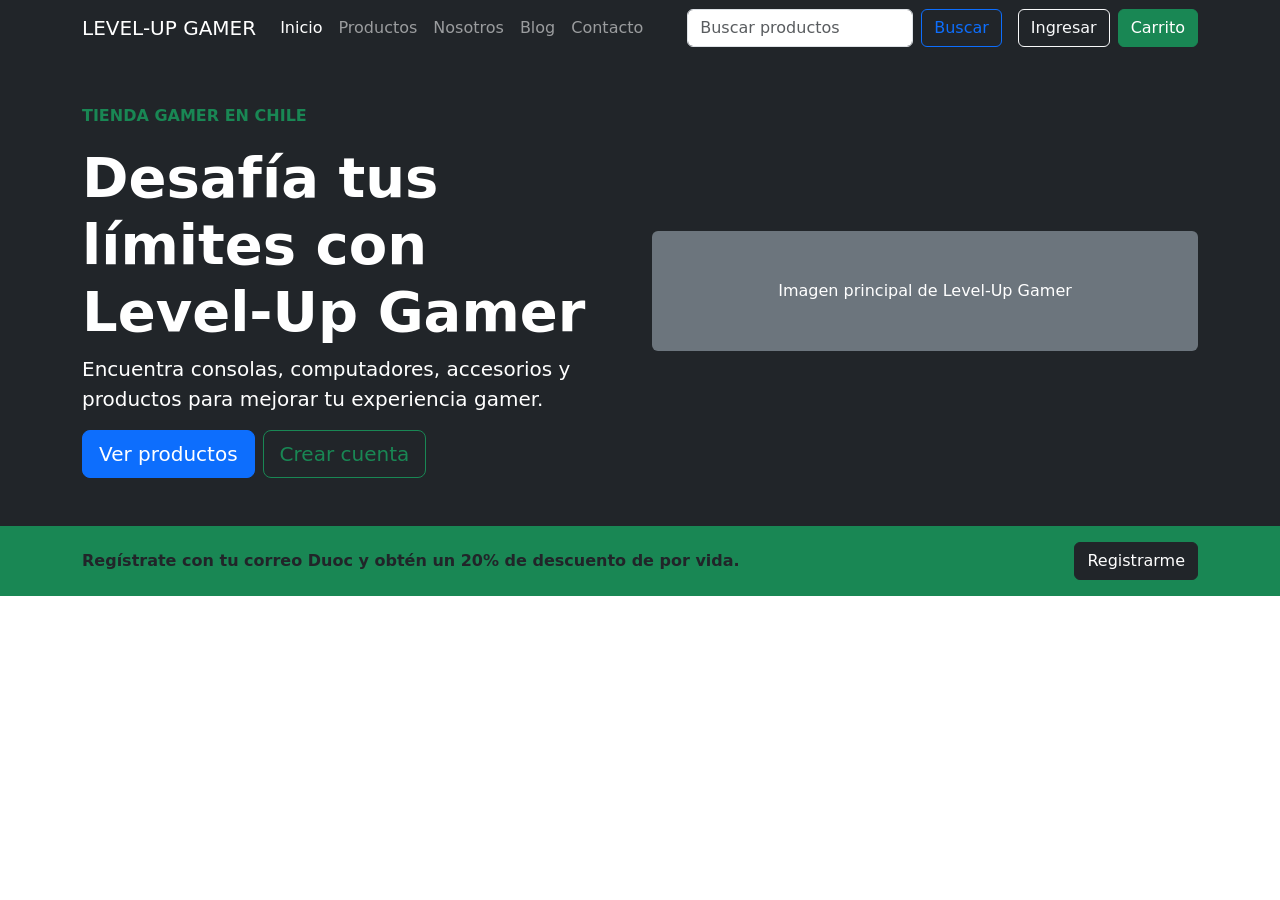
==== index.html @ af0e0082 "feat: agrega banner principal y promocion Duoc" ====
<!DOCTYPE html>
<html lang="es">

<head>
    <meta charset="UTF-8">
    <meta name="viewport" content="width=device-width, initial-scale=1.0">

    <title>Level-Up Gamer</title>

    <link href="https://cdn.jsdelivr.net/npm/bootstrap@5.3.3/dist/css/bootstrap.min.css" rel="stylesheet">
    <link rel="stylesheet" href="css/styles.css">
</head>

<body>

    <header>
        <nav class="navbar navbar-expand-lg navbar-dark bg-dark">
            <div class="container">

                <a class="navbar-brand" href="index.html">
                    LEVEL-UP GAMER
                </a>

                <button
                    class="navbar-toggler"
                    type="button"
                    data-bs-toggle="collapse"
                    data-bs-target="#menuPrincipal"
                    aria-controls="menuPrincipal"
                    aria-expanded="false"
                    aria-label="Mostrar menú">

                    <span class="navbar-toggler-icon"></span>
                </button>

                <div class="collapse navbar-collapse" id="menuPrincipal">

                    <ul class="navbar-nav me-auto mb-2 mb-lg-0">

                        <li class="nav-item">
                            <a class="nav-link active" href="index.html">
                                Inicio
                            </a>
                        </li>

                        <li class="nav-item">
                            <a class="nav-link" href="productos.html">
                                Productos
                            </a>
                        </li>

                        <li class="nav-item">
                            <a class="nav-link" href="nosotros.html">
                                Nosotros
                            </a>
                        </li>

                        <li class="nav-item">
                            <a class="nav-link" href="blog.html">
                                Blog
                            </a>
                        </li>

                        <li class="nav-item">
                            <a class="nav-link" href="contacto.html">
                                Contacto
                            </a>
                        </li>

                    </ul>

                    <div class="d-flex me-lg-3">

                        <input
                            class="form-control me-2"
                            type="search"
                            placeholder="Buscar productos"
                            aria-label="Buscar productos">

                        <button class="btn btn-outline-primary" type="button">
                            Buscar
                        </button>

                    </div>

                    <div class="d-flex gap-2 mt-2 mt-lg-0">

                        <a class="btn btn-outline-light" href="inicio-sesion.html">
                            Ingresar
                        </a>

                        <a class="btn btn-success" href="carrito.html">
                            Carrito
                        </a>

                    </div>

                </div>

            </div>
        </nav>
    </header>

    <main>

        <section class="banner-principal bg-dark text-white py-5">
            <div class="container">

                <div class="row align-items-center">

                    <div class="col-lg-6 mb-4 mb-lg-0">

                        <p class="text-success fw-bold">
                            TIENDA GAMER EN CHILE
                        </p>

                        <h1 class="display-4 fw-bold">
                            Desafía tus límites con Level-Up Gamer
                        </h1>

                        <p class="lead">
                            Encuentra consolas, computadores, accesorios y productos para mejorar tu experiencia gamer.
                        </p>

                        <div class="d-flex flex-wrap gap-2">

                            <a class="btn btn-primary btn-lg" href="productos.html">
                                Ver productos
                            </a>

                            <a class="btn btn-outline-success btn-lg" href="registro.html">
                                Crear cuenta
                            </a>

                        </div>

                    </div>

                    <div class="col-lg-6">

                        <div class="bg-secondary rounded p-5 text-center">
                            <p class="mb-0">
                                Imagen principal de Level-Up Gamer
                            </p>
                        </div>

                    </div>

                </div>

            </div>
        </section>

        <section class="aviso-duoc bg-success text-dark py-3">
            <div class="container">

                <div class="d-flex flex-column flex-md-row justify-content-between align-items-center gap-3">

                    <p class="mb-0 fw-bold">
                        Regístrate con tu correo Duoc y obtén un 20% de descuento de por vida.
                    </p>

                    <a class="btn btn-dark" href="registro.html">
                        Registrarme
                    </a>

                </div>

            </div>
        </section>

    </main>

    <footer>
    </footer>

    <script src="https://cdn.jsdelivr.net/npm/bootstrap@5.3.3/dist/js/bootstrap.bundle.min.js"></script>

</body>

</html>
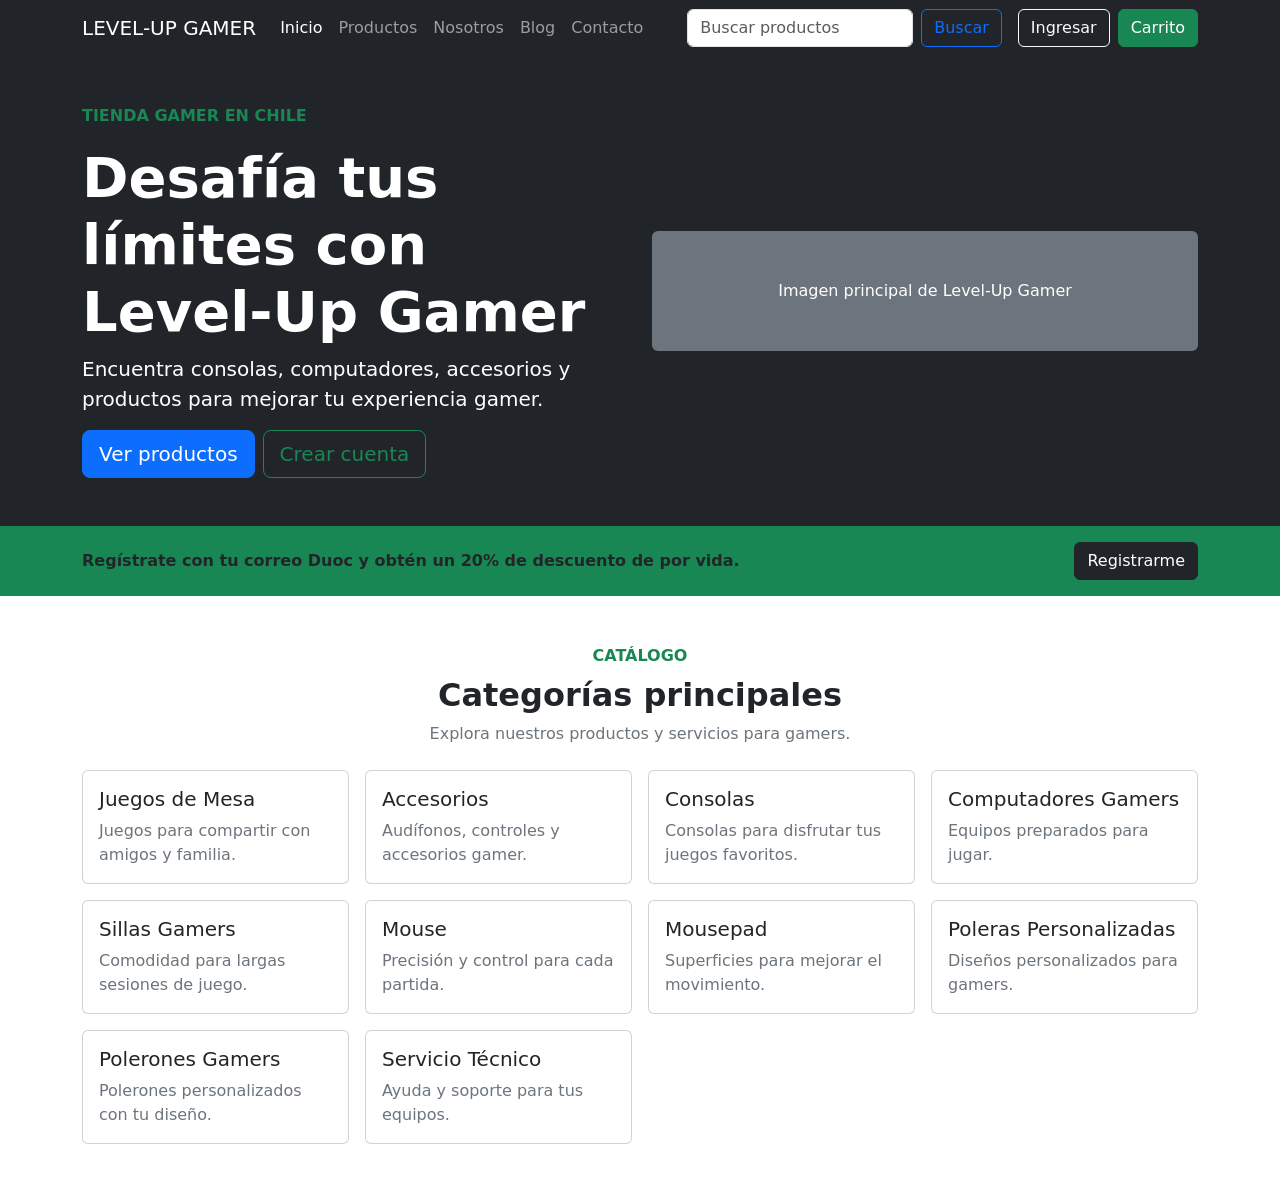
==== commit dfea8577: "feat: agrega categorias de productos" ====
--- a/index.html
+++ b/index.html
@@ -168,7 +168,231 @@
 
             </div>
         </section>
-
+        <section class="seccion-categorias py-5">
+            <div class="container">
+
+                <div class="text-center mb-4">
+
+                    <p class="text-success fw-bold mb-2">
+                        CATÁLOGO
+                    </p>
+
+                    <h2 class="fw-bold">
+                        Categorías principales
+                    </h2>
+
+                    <p class="text-secondary">
+                        Explora nuestros productos y servicios para gamers.
+                    </p>
+
+                </div>
+
+                <div class="row g-3">
+
+                    <div class="col-6 col-md-4 col-lg-3">
+                        <a class="text-decoration-none" href="productos.html">
+
+                            <article class="card tarjeta-categoria h-100">
+                                <div class="card-body">
+
+                                    <h3 class="card-title h5">
+                                        Juegos de Mesa
+                                    </h3>
+
+                                    <p class="card-text text-secondary">
+                                        Juegos para compartir con amigos y familia.
+                                    </p>
+
+                                </div>
+                            </article>
+
+                        </a>
+                    </div>
+
+                    <div class="col-6 col-md-4 col-lg-3">
+                        <a class="text-decoration-none" href="productos.html">
+
+                            <article class="card tarjeta-categoria h-100">
+                                <div class="card-body">
+
+                                    <h3 class="card-title h5">
+                                        Accesorios
+                                    </h3>
+
+                                    <p class="card-text text-secondary">
+                                        Audífonos, controles y accesorios gamer.
+                                    </p>
+
+                                </div>
+                            </article>
+
+                        </a>
+                    </div>
+
+                    <div class="col-6 col-md-4 col-lg-3">
+                        <a class="text-decoration-none" href="productos.html">
+
+                            <article class="card tarjeta-categoria h-100">
+                                <div class="card-body">
+
+                                    <h3 class="card-title h5">
+                                        Consolas
+                                    </h3>
+
+                                    <p class="card-text text-secondary">
+                                        Consolas para disfrutar tus juegos favoritos.
+                                    </p>
+
+                                </div>
+                            </article>
+
+                        </a>
+                    </div>
+
+                    <div class="col-6 col-md-4 col-lg-3">
+                        <a class="text-decoration-none" href="productos.html">
+
+                            <article class="card tarjeta-categoria h-100">
+                                <div class="card-body">
+
+                                    <h3 class="card-title h5">
+                                        Computadores Gamers
+                                    </h3>
+
+                                    <p class="card-text text-secondary">
+                                        Equipos preparados para jugar.
+                                    </p>
+
+                                </div>
+                            </article>
+
+                        </a>
+                    </div>
+
+                    <div class="col-6 col-md-4 col-lg-3">
+                        <a class="text-decoration-none" href="productos.html">
+
+                            <article class="card tarjeta-categoria h-100">
+                                <div class="card-body">
+
+                                    <h3 class="card-title h5">
+                                        Sillas Gamers
+                                    </h3>
+
+                                    <p class="card-text text-secondary">
+                                        Comodidad para largas sesiones de juego.
+                                    </p>
+
+                                </div>
+                            </article>
+
+                        </a>
+                    </div>
+
+                    <div class="col-6 col-md-4 col-lg-3">
+                        <a class="text-decoration-none" href="productos.html">
+
+                            <article class="card tarjeta-categoria h-100">
+                                <div class="card-body">
+
+                                    <h3 class="card-title h5">
+                                        Mouse
+                                    </h3>
+
+                                    <p class="card-text text-secondary">
+                                        Precisión y control para cada partida.
+                                    </p>
+
+                                </div>
+                            </article>
+
+                        </a>
+                    </div>
+
+                    <div class="col-6 col-md-4 col-lg-3">
+                        <a class="text-decoration-none" href="productos.html">
+
+                            <article class="card tarjeta-categoria h-100">
+                                <div class="card-body">
+
+                                    <h3 class="card-title h5">
+                                        Mousepad
+                                    </h3>
+
+                                    <p class="card-text text-secondary">
+                                        Superficies para mejorar el movimiento.
+                                    </p>
+
+                                </div>
+                            </article>
+
+                        </a>
+                    </div>
+
+                    <div class="col-6 col-md-4 col-lg-3">
+                        <a class="text-decoration-none" href="productos.html">
+
+                            <article class="card tarjeta-categoria h-100">
+                                <div class="card-body">
+
+                                    <h3 class="card-title h5">
+                                        Poleras Personalizadas
+                                    </h3>
+
+                                    <p class="card-text text-secondary">
+                                        Diseños personalizados para gamers.
+                                    </p>
+
+                                </div>
+                            </article>
+
+                        </a>
+                    </div>
+
+                    <div class="col-6 col-md-4 col-lg-3">
+                        <a class="text-decoration-none" href="productos.html">
+
+                            <article class="card tarjeta-categoria h-100">
+                                <div class="card-body">
+
+                                    <h3 class="card-title h5">
+                                        Polerones Gamers
+                                    </h3>
+
+                                    <p class="card-text text-secondary">
+                                        Polerones personalizados con tu diseño.
+                                    </p>
+
+                                </div>
+                            </article>
+
+                        </a>
+                    </div>
+
+                    <div class="col-6 col-md-4 col-lg-3">
+                        <a class="text-decoration-none" href="productos.html">
+
+                            <article class="card tarjeta-categoria h-100">
+                                <div class="card-body">
+
+                                    <h3 class="card-title h5">
+                                        Servicio Técnico
+                                    </h3>
+
+                                    <p class="card-text text-secondary">
+                                        Ayuda y soporte para tus equipos.
+                                    </p>
+
+                                </div>
+                            </article>
+
+                        </a>
+                    </div>
+
+                </div>
+
+            </div>
+        </section>
     </main>
 
     <footer>
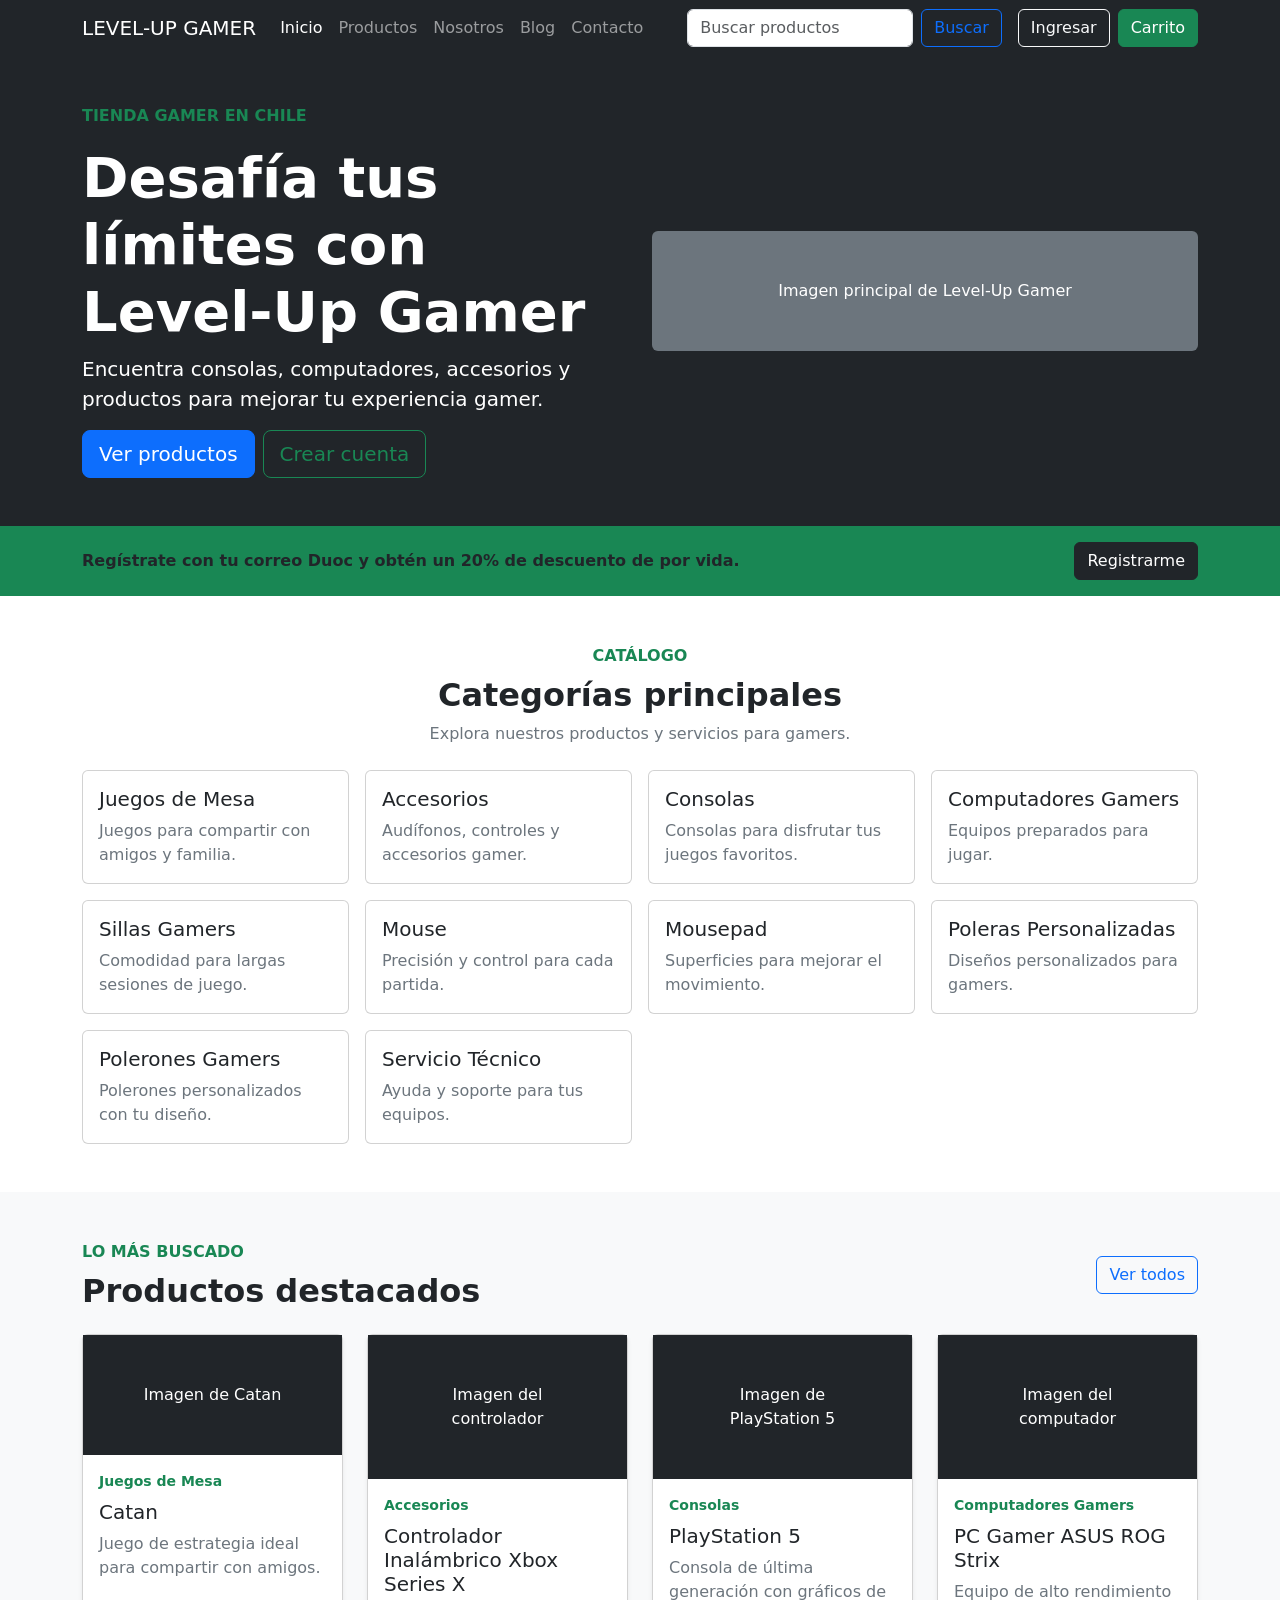
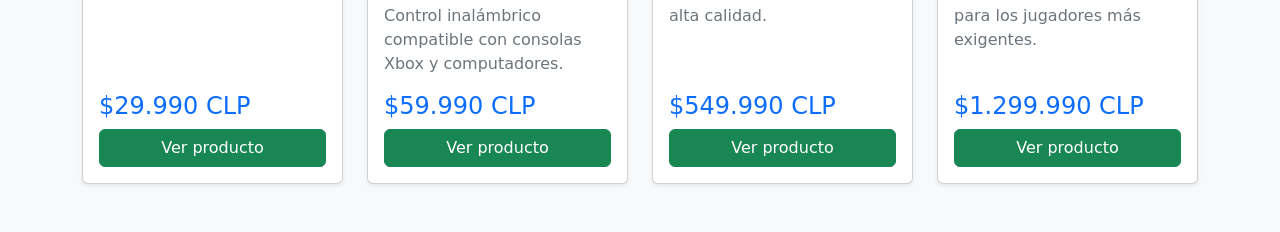
==== commit a66f04dc: "feat: agrega productos destacados" ====
--- a/index.html
+++ b/index.html
@@ -393,6 +393,171 @@
 
             </div>
         </section>
+        <section class="productos-destacados bg-light py-5">
+            <div class="container">
+
+                <div class="d-flex justify-content-between align-items-center mb-4">
+
+                    <div>
+
+                        <p class="text-success fw-bold mb-2">
+                            LO MÁS BUSCADO
+                        </p>
+
+                        <h2 class="fw-bold mb-0">
+                            Productos destacados
+                        </h2>
+
+                    </div>
+
+                    <a class="btn btn-outline-primary" href="productos.html">
+                        Ver todos
+                    </a>
+
+                </div>
+
+                <div class="row g-4">
+
+                    <div class="col-12 col-sm-6 col-lg-3">
+                        <article class="card h-100 shadow-sm">
+
+                            <div class="imagen-producto p-5 bg-dark text-white text-center">
+                                Imagen de Catan
+                            </div>
+
+                            <div class="card-body d-flex flex-column">
+
+                                <p class="text-success fw-bold small mb-2">
+                                    Juegos de Mesa
+                                </p>
+
+                                <h3 class="card-title h5">
+                                    Catan
+                                </h3>
+
+                                <p class="card-text text-secondary">
+                                    Juego de estrategia ideal para compartir con amigos.
+                                </p>
+
+                                <p class="h4 text-primary mt-auto">
+                                    $29.990 CLP
+                                </p>
+
+                                <a class="btn btn-success w-100" href="detalle-producto.html">
+                                    Ver producto
+                                </a>
+
+                            </div>
+
+                        </article>
+                    </div>
+
+                    <div class="col-12 col-sm-6 col-lg-3">
+                        <article class="card h-100 shadow-sm">
+
+                            <div class="imagen-producto p-5 bg-dark text-white text-center">
+                                Imagen del controlador
+                            </div>
+
+                            <div class="card-body d-flex flex-column">
+
+                                <p class="text-success fw-bold small mb-2">
+                                    Accesorios
+                                </p>
+
+                                <h3 class="card-title h5">
+                                    Controlador Inalámbrico Xbox Series X
+                                </h3>
+
+                                <p class="card-text text-secondary">
+                                    Control inalámbrico compatible con consolas Xbox y computadores.
+                                </p>
+
+                                <p class="h4 text-primary mt-auto">
+                                    $59.990 CLP
+                                </p>
+
+                                <a class="btn btn-success w-100" href="detalle-producto.html">
+                                    Ver producto
+                                </a>
+
+                            </div>
+
+                        </article>
+                    </div>
+
+                    <div class="col-12 col-sm-6 col-lg-3">
+                        <article class="card h-100 shadow-sm">
+
+                            <div class="imagen-producto p-5 bg-dark text-white text-center">
+                                Imagen de PlayStation 5
+                            </div>
+
+                            <div class="card-body d-flex flex-column">
+
+                                <p class="text-success fw-bold small mb-2">
+                                    Consolas
+                                </p>
+
+                                <h3 class="card-title h5">
+                                    PlayStation 5
+                                </h3>
+
+                                <p class="card-text text-secondary">
+                                    Consola de última generación con gráficos de alta calidad.
+                                </p>
+
+                                <p class="h4 text-primary mt-auto">
+                                    $549.990 CLP
+                                </p>
+
+                                <a class="btn btn-success w-100" href="detalle-producto.html">
+                                    Ver producto
+                                </a>
+
+                            </div>
+
+                        </article>
+                    </div>
+
+                    <div class="col-12 col-sm-6 col-lg-3">
+                        <article class="card h-100 shadow-sm">
+
+                            <div class="imagen-producto p-5 bg-dark text-white text-center">
+                                Imagen del computador
+                            </div>
+
+                            <div class="card-body d-flex flex-column">
+
+                                <p class="text-success fw-bold small mb-2">
+                                    Computadores Gamers
+                                </p>
+
+                                <h3 class="card-title h5">
+                                    PC Gamer ASUS ROG Strix
+                                </h3>
+
+                                <p class="card-text text-secondary">
+                                    Equipo de alto rendimiento para los jugadores más exigentes.
+                                </p>
+
+                                <p class="h4 text-primary mt-auto">
+                                    $1.299.990 CLP
+                                </p>
+
+                                <a class="btn btn-success w-100" href="detalle-producto.html">
+                                    Ver producto
+                                </a>
+
+                            </div>
+
+                        </article>
+                    </div>
+
+                </div>
+
+            </div>
+        </section>
     </main>
 
     <footer>
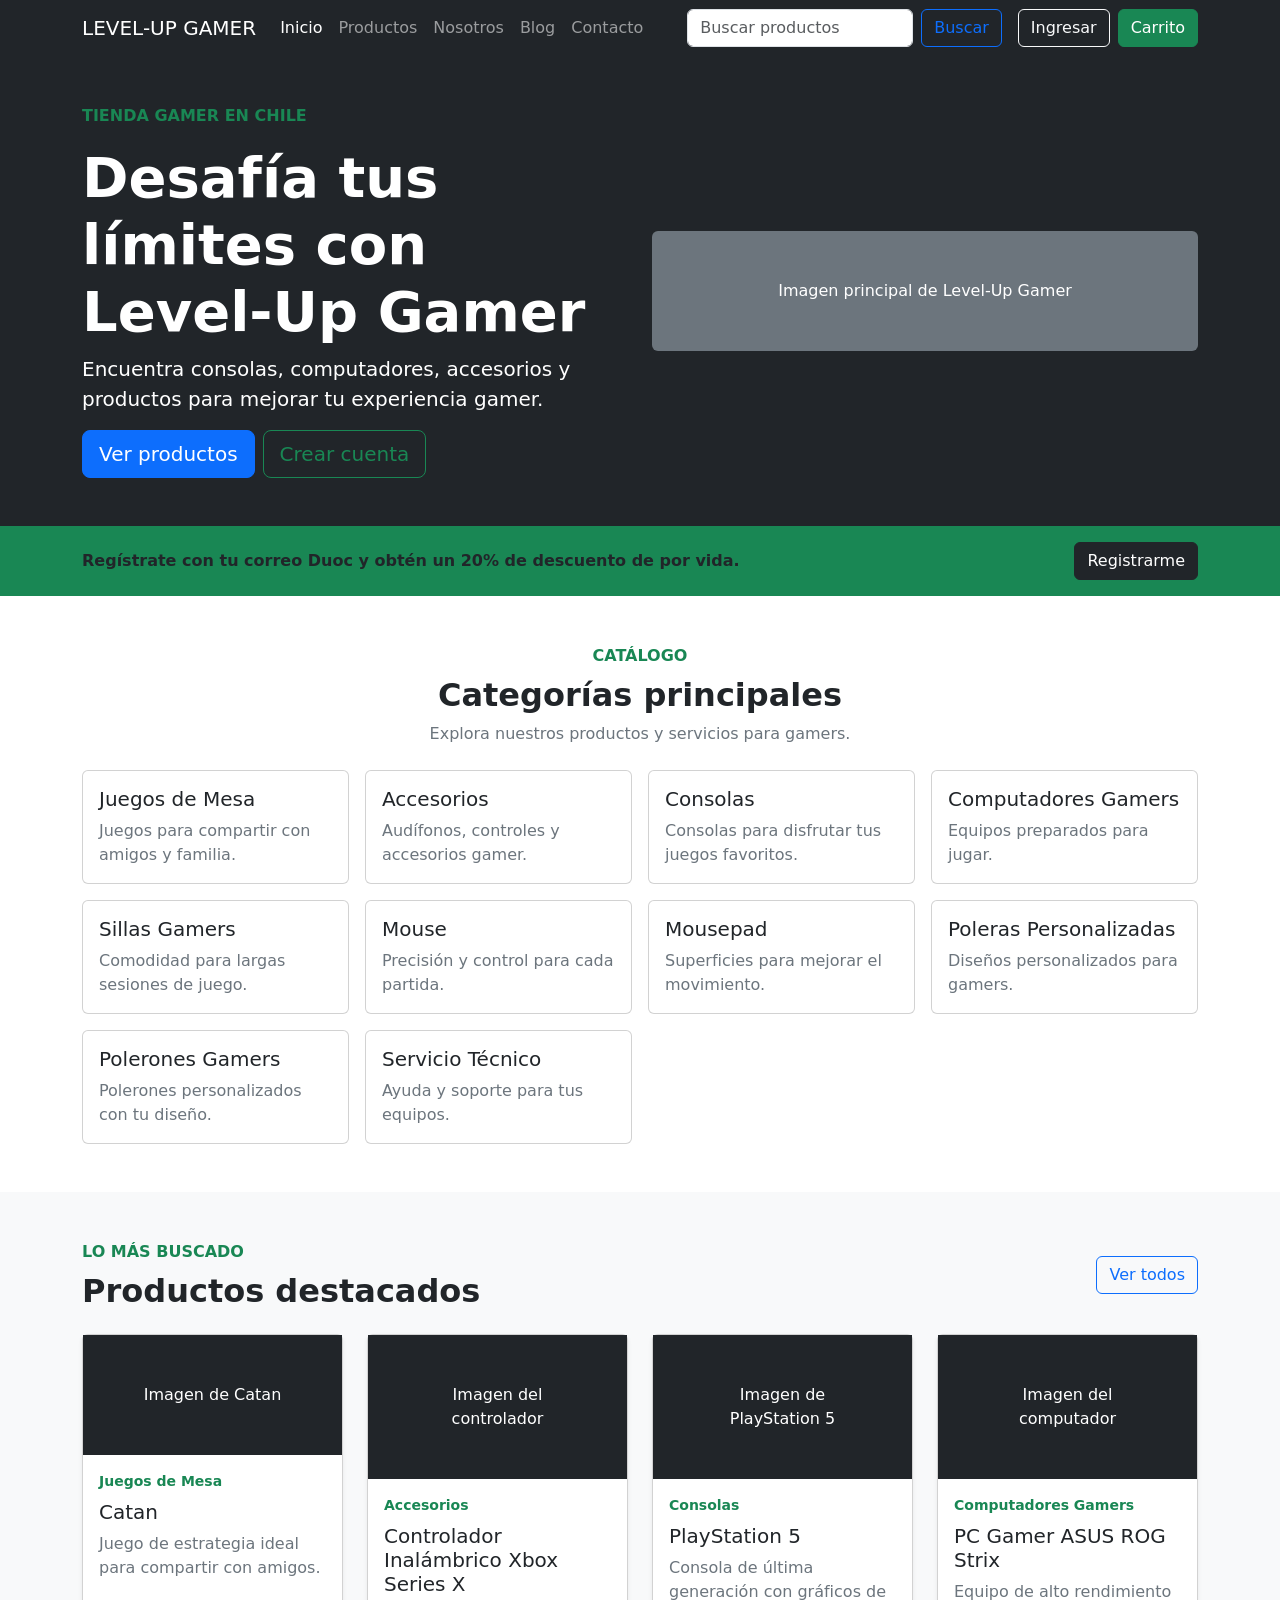
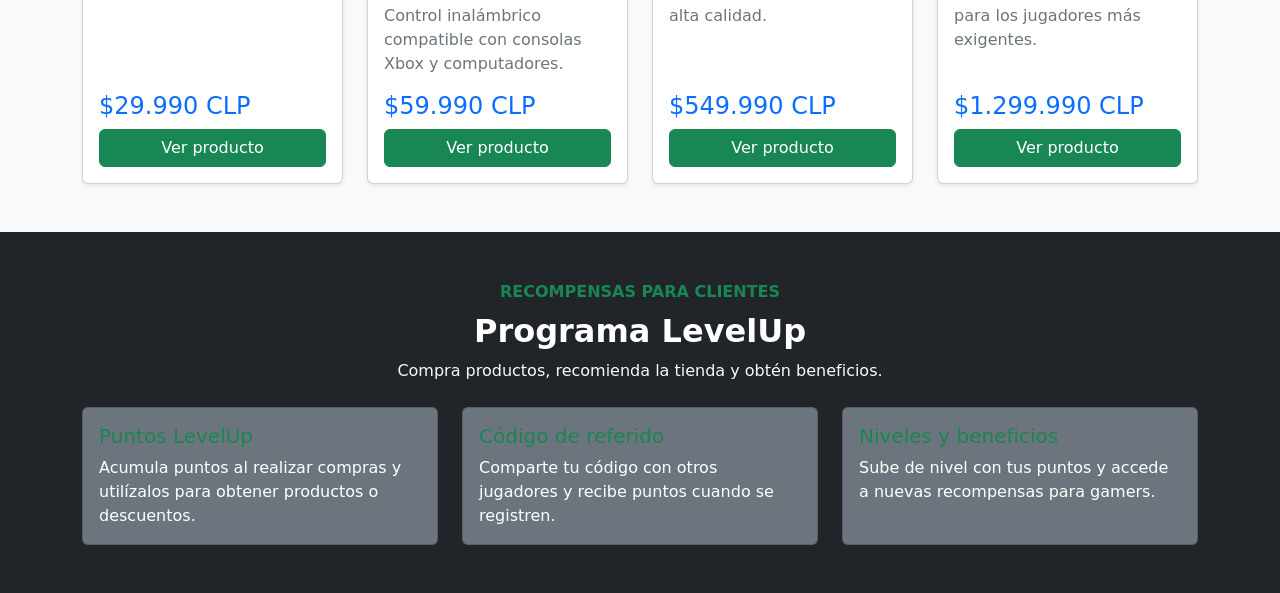
==== commit dbd19187: "feat: agrega programa de beneficios LevelUp" ====
--- a/index.html
+++ b/index.html
@@ -558,6 +558,85 @@
 
             </div>
         </section>
+        <section class="programa-levelup bg-dark text-white py-5">
+            <div class="container">
+
+                <div class="text-center mb-4">
+
+                    <p class="text-success fw-bold mb-2">
+                        RECOMPENSAS PARA CLIENTES
+                    </p>
+
+                    <h2 class="fw-bold">
+                        Programa LevelUp
+                    </h2>
+
+                    <p class="text-light">
+                        Compra productos, recomienda la tienda y obtén beneficios.
+                    </p>
+
+                </div>
+
+                <div class="row g-4">
+
+                    <div class="col-12 col-md-4">
+
+                        <article class="card bg-secondary text-white h-100">
+                            <div class="card-body">
+
+                                <h3 class="card-title h5 text-success">
+                                    Puntos LevelUp
+                                </h3>
+
+                                <p class="card-text">
+                                    Acumula puntos al realizar compras y utilízalos para obtener productos o descuentos.
+                                </p>
+
+                            </div>
+                        </article>
+
+                    </div>
+
+                    <div class="col-12 col-md-4">
+
+                        <article class="card bg-secondary text-white h-100">
+                            <div class="card-body">
+
+                                <h3 class="card-title h5 text-success">
+                                    Código de referido
+                                </h3>
+
+                                <p class="card-text">
+                                    Comparte tu código con otros jugadores y recibe puntos cuando se registren.
+                                </p>
+
+                            </div>
+                        </article>
+
+                    </div>
+
+                    <div class="col-12 col-md-4">
+
+                        <article class="card bg-secondary text-white h-100">
+                            <div class="card-body">
+
+                                <h3 class="card-title h5 text-success">
+                                    Niveles y beneficios
+                                </h3>
+
+                                <p class="card-text">
+                                    Sube de nivel con tus puntos y accede a nuevas recompensas para gamers.
+                                </p>
+
+                            </div>
+                        </article>
+
+                    </div>
+
+                </div>
+
+            </div>
+        </section>
     </main>
 
     <footer>
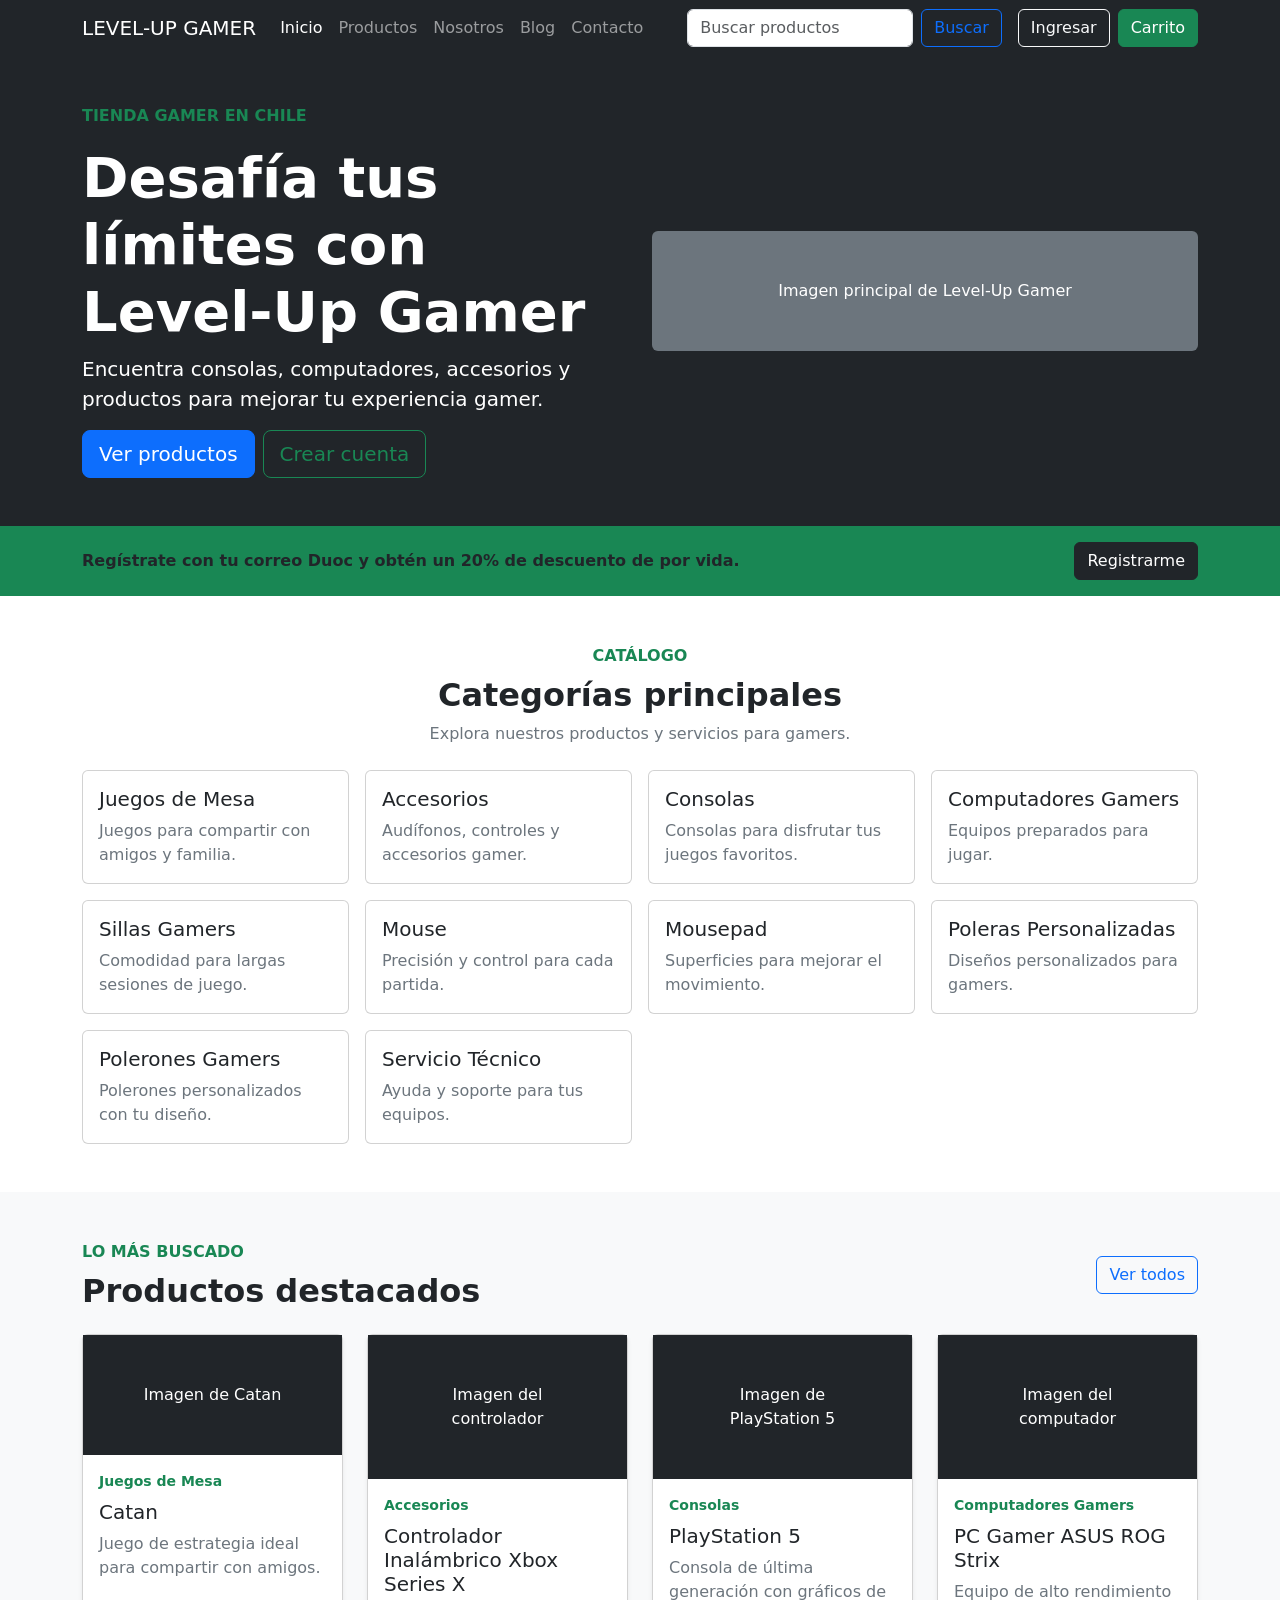
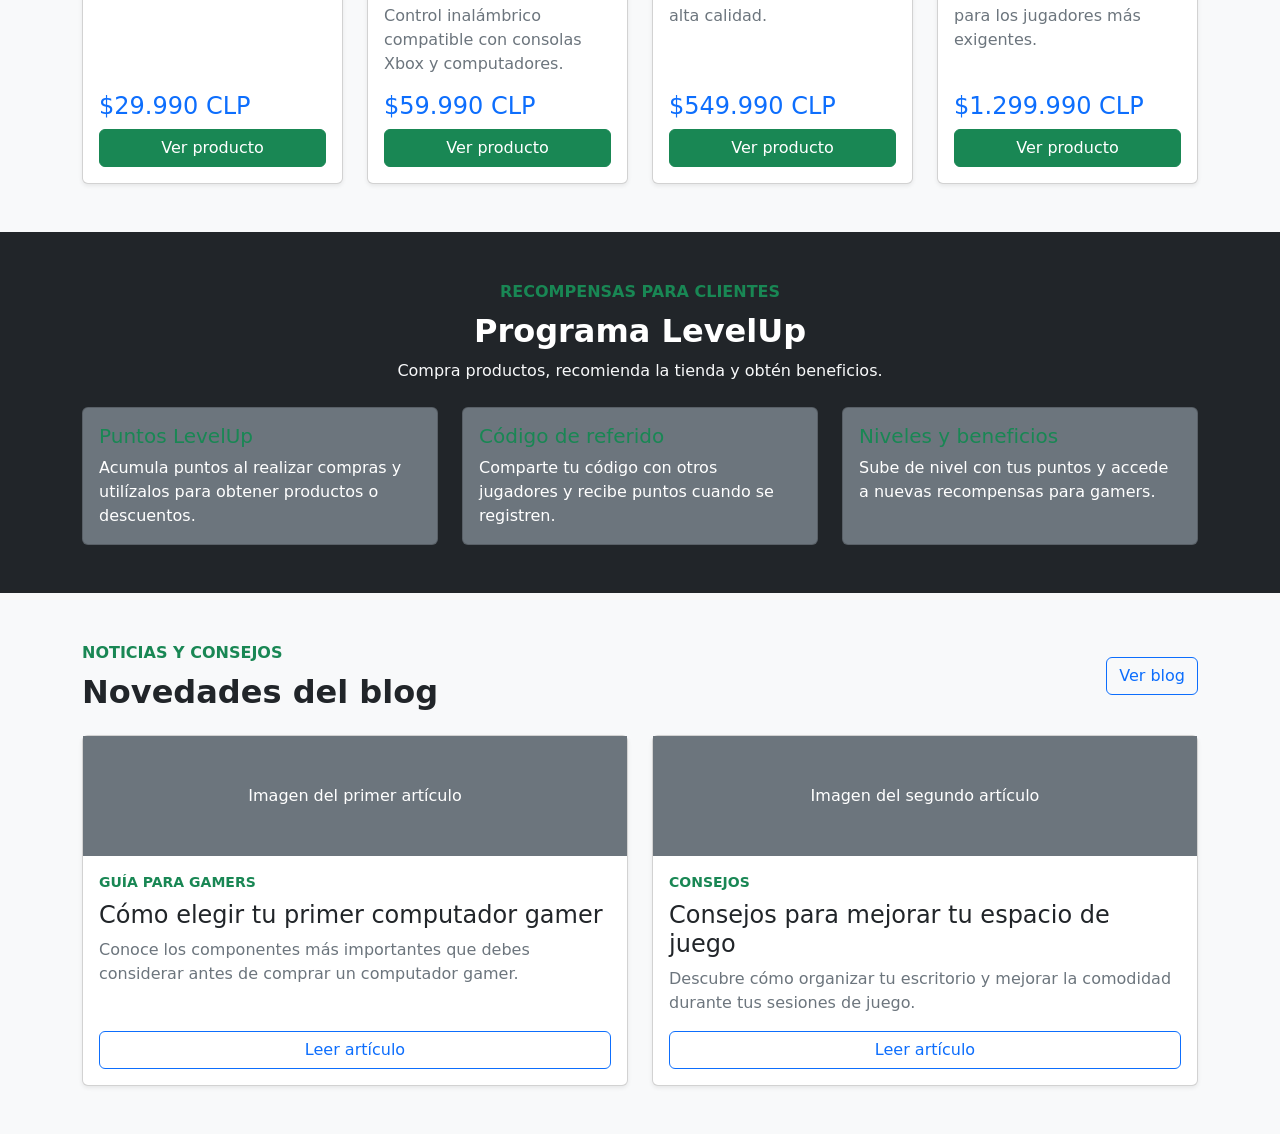
==== commit f2507015: "feat: agrega novedades del blog" ====
--- a/index.html
+++ b/index.html
@@ -637,6 +637,100 @@
 
             </div>
         </section>
+
+        <section class="novedades-blog bg-light py-5">
+            <div class="container">
+
+                <div class="d-flex justify-content-between align-items-center mb-4">
+
+                    <div>
+
+                        <p class="text-success fw-bold mb-2">
+                            NOTICIAS Y CONSEJOS
+                        </p>
+
+                        <h2 class="fw-bold mb-0">
+                            Novedades del blog
+                        </h2>
+
+                    </div>
+
+                    <a class="btn btn-outline-primary" href="blog.html">
+                        Ver blog
+                    </a>
+
+                </div>
+
+                <div class="row g-4">
+
+                    <div class="col-12 col-md-6">
+
+                        <article class="card h-100 shadow-sm">
+
+                            <div class="imagen-blog p-5 bg-secondary text-white text-center">
+                                Imagen del primer artículo
+                            </div>
+
+                            <div class="card-body d-flex flex-column">
+
+                                <p class="text-success fw-bold small mb-2">
+                                    GUÍA PARA GAMERS
+                                </p>
+
+                                <h3 class="card-title h4">
+                                    Cómo elegir tu primer computador gamer
+                                </h3>
+
+                                <p class="card-text text-secondary">
+                                    Conoce los componentes más importantes que debes considerar antes de comprar un computador gamer.
+                                </p>
+
+                                <a class="btn btn-outline-primary mt-auto" href="detalle-blog1.html">
+                                    Leer artículo
+                                </a>
+
+                            </div>
+
+                        </article>
+
+                    </div>
+
+                    <div class="col-12 col-md-6">
+
+                        <article class="card h-100 shadow-sm">
+
+                            <div class="imagen-blog p-5 bg-secondary text-white text-center">
+                                Imagen del segundo artículo
+                            </div>
+
+                            <div class="card-body d-flex flex-column">
+
+                                <p class="text-success fw-bold small mb-2">
+                                    CONSEJOS
+                                </p>
+
+                                <h3 class="card-title h4">
+                                    Consejos para mejorar tu espacio de juego
+                                </h3>
+
+                                <p class="card-text text-secondary">
+                                    Descubre cómo organizar tu escritorio y mejorar la comodidad durante tus sesiones de juego.
+                                </p>
+
+                                <a class="btn btn-outline-primary mt-auto" href="detalle-blog2.html">
+                                    Leer artículo
+                                </a>
+
+                            </div>
+
+                        </article>
+
+                    </div>
+
+                </div>
+
+            </div>
+        </section>
     </main>
 
     <footer>
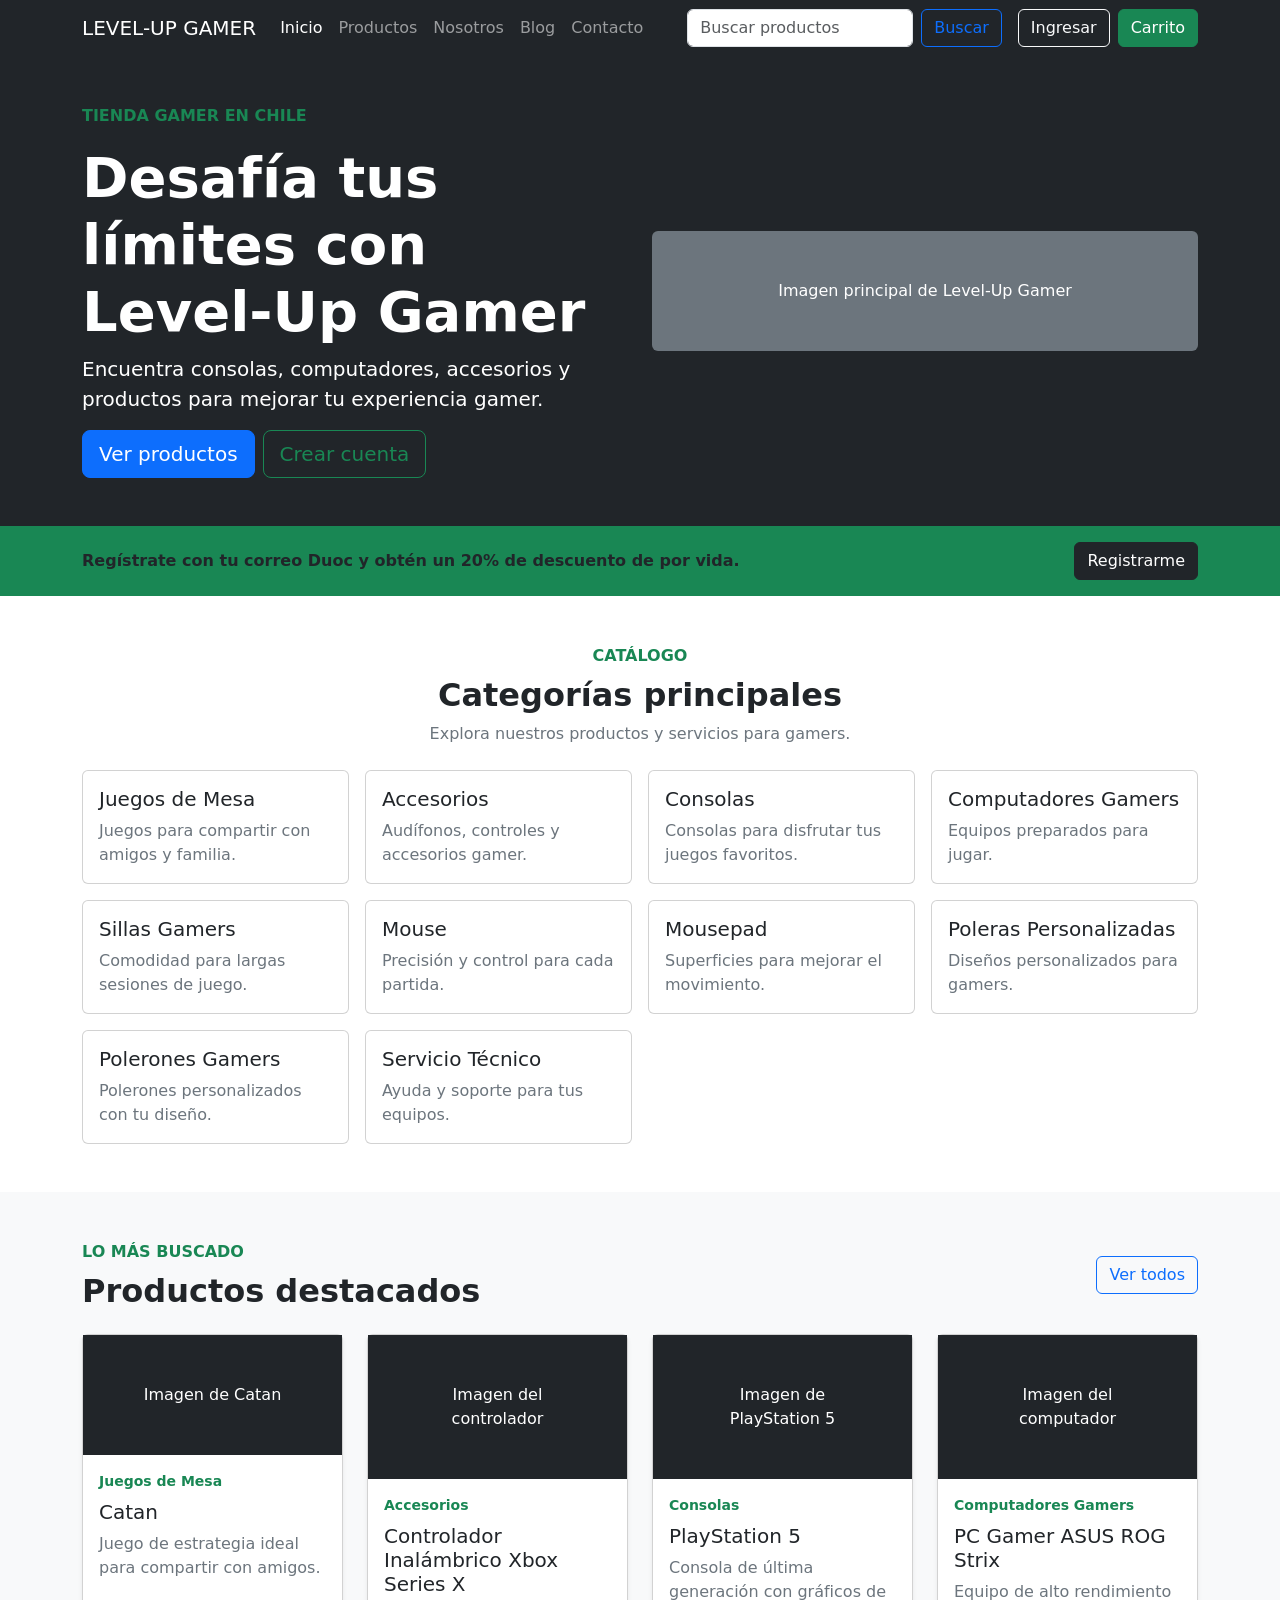
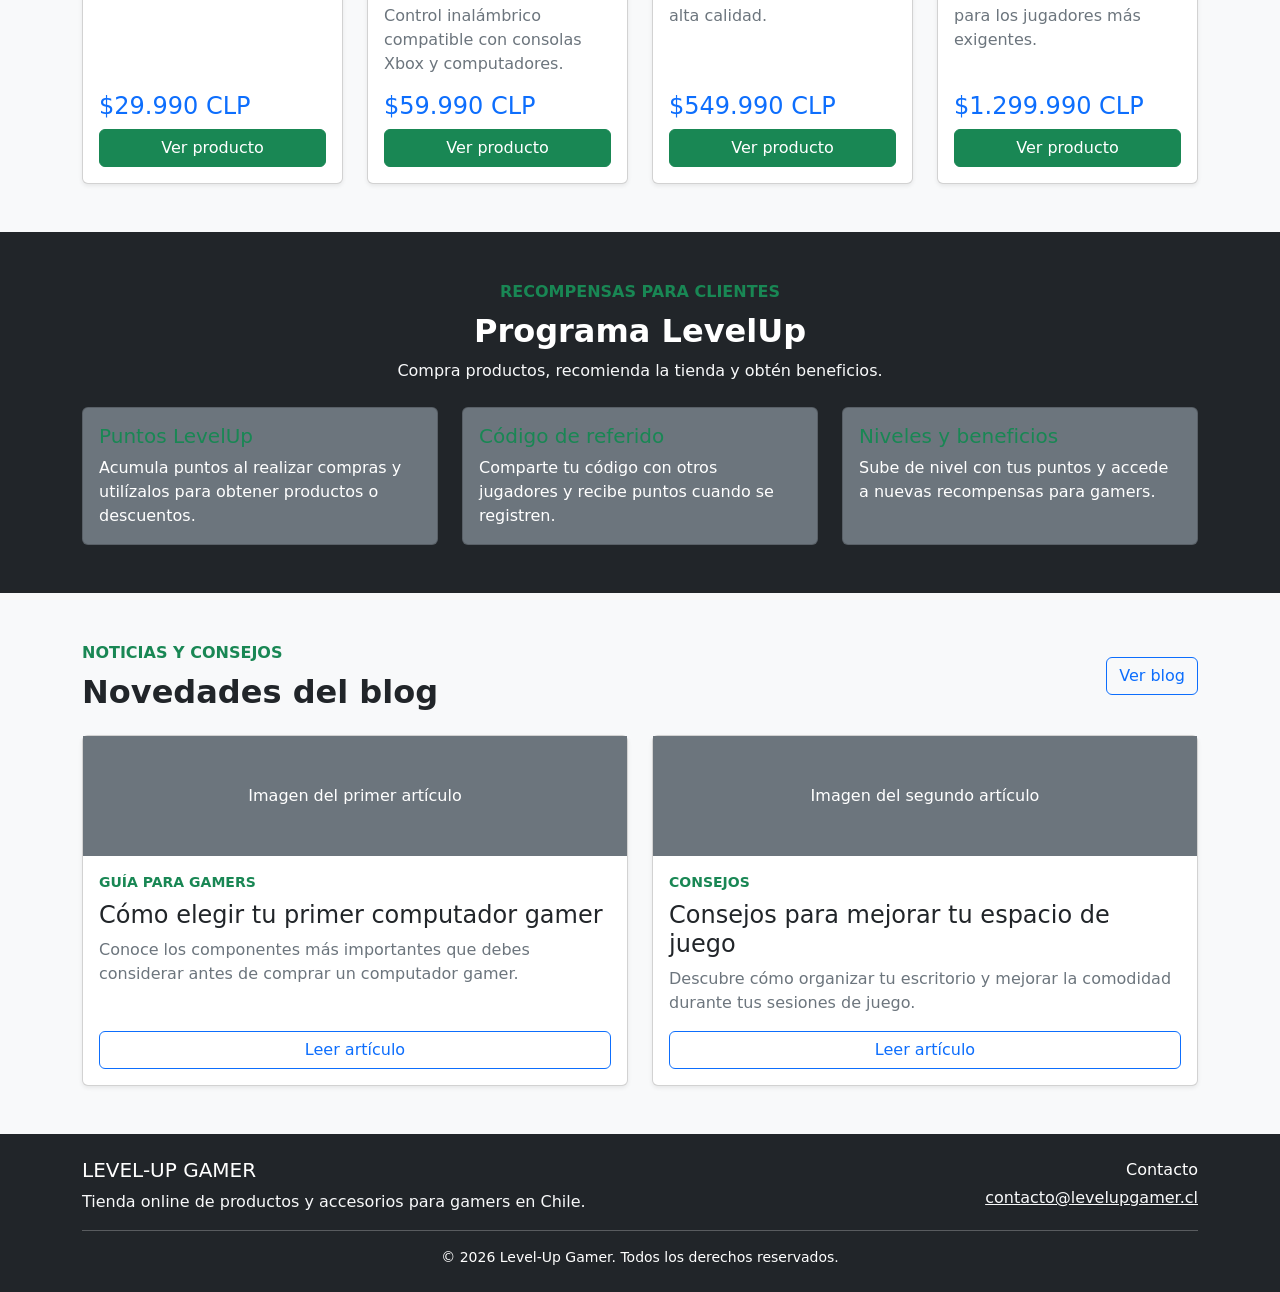
==== commit a0a6d2fb: "feat: agrega pie de pagina" ====
--- a/index.html
+++ b/index.html
@@ -733,7 +733,44 @@
         </section>
     </main>
 
-    <footer>
+    <footer class="bg-dark text-white py-4">
+        <div class="container">
+
+            <div class="row g-3">
+
+                <div class="col-12 col-md-6">
+
+                    <h2 class="h5">
+                        LEVEL-UP GAMER
+                    </h2>
+
+                    <p class="mb-0 text-light">
+                        Tienda online de productos y accesorios para gamers en Chile.
+                    </p>
+
+                </div>
+
+                <div class="col-12 col-md-6 text-md-end">
+
+                    <p class="mb-1">
+                        Contacto
+                    </p>
+
+                    <a class="text-light" href="mailto:contacto@levelupgamer.cl">
+                        contacto@levelupgamer.cl
+                    </a>
+
+                </div>
+
+            </div>
+
+            <hr>
+
+            <p class="text-center mb-0 small">
+                &copy; 2026 Level-Up Gamer. Todos los derechos reservados.
+            </p>
+
+        </div>
     </footer>
 
     <script src="https://cdn.jsdelivr.net/npm/bootstrap@5.3.3/dist/js/bootstrap.bundle.min.js"></script>
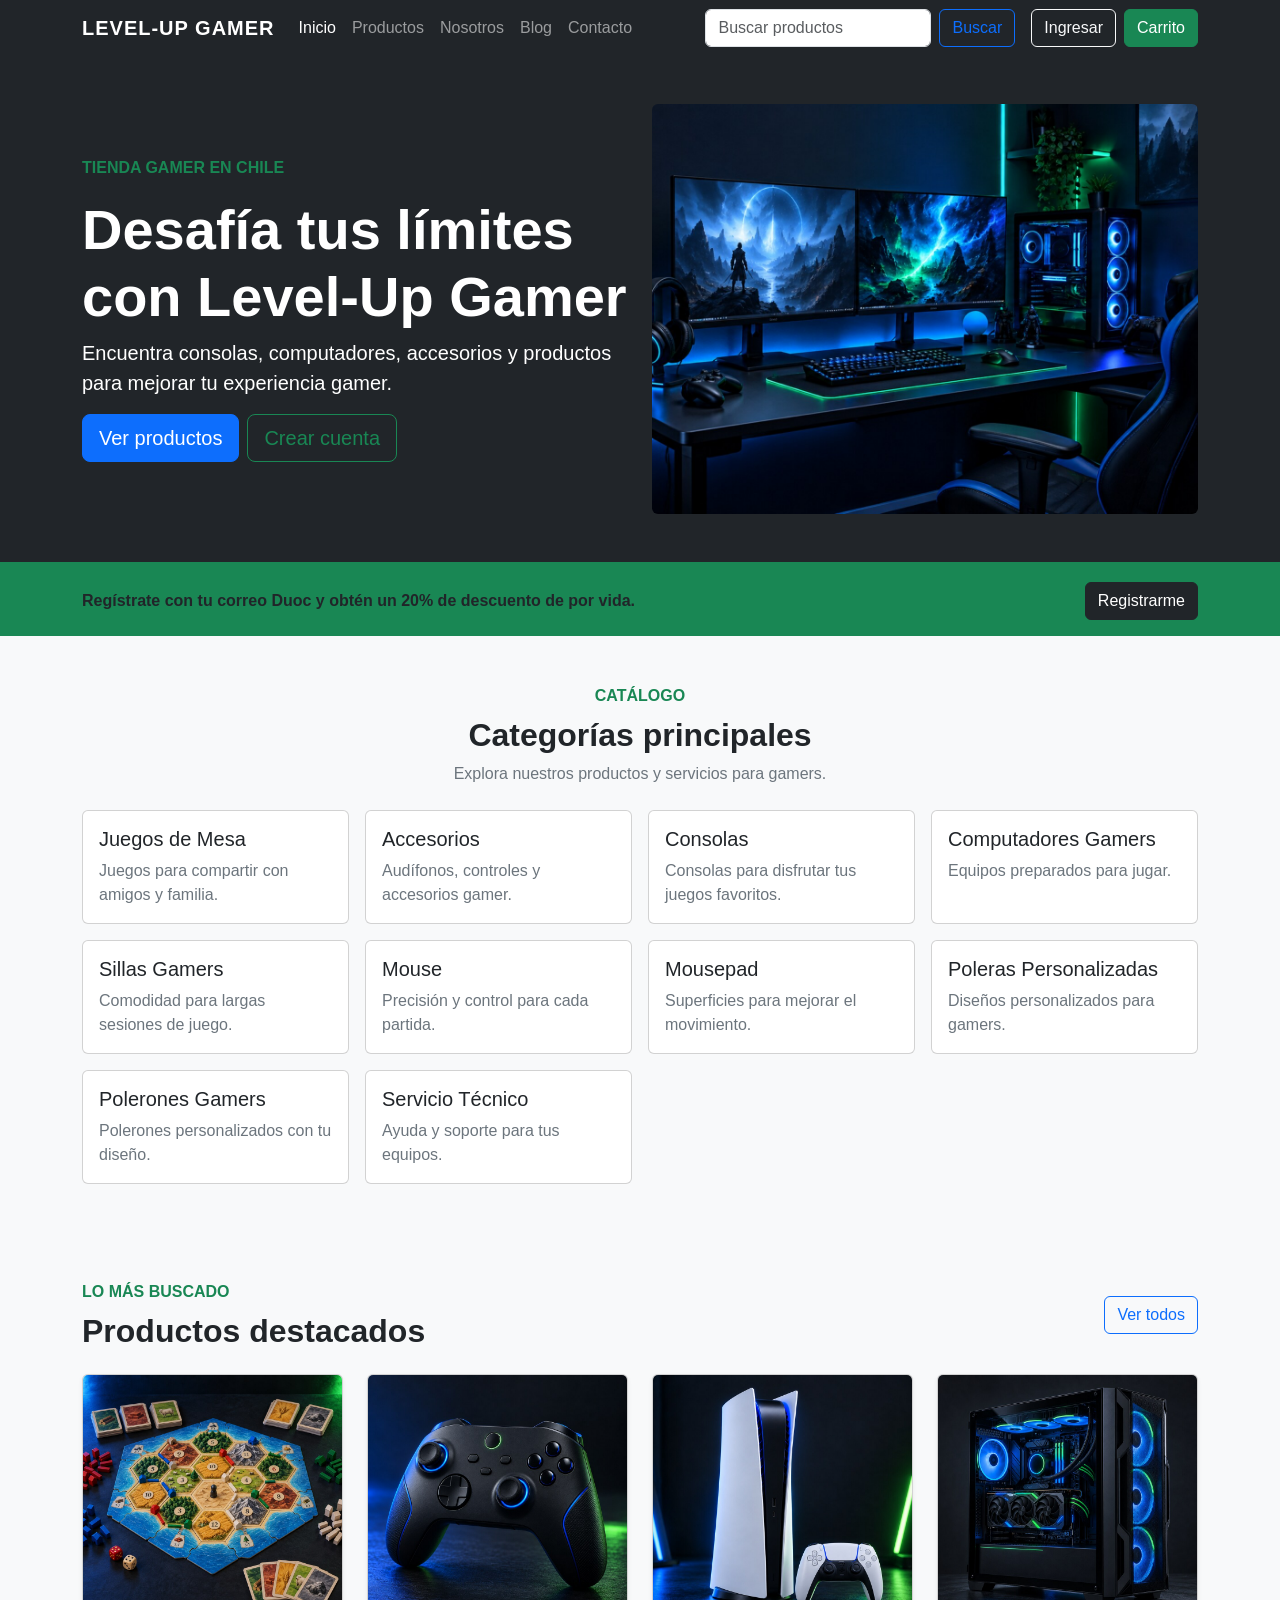
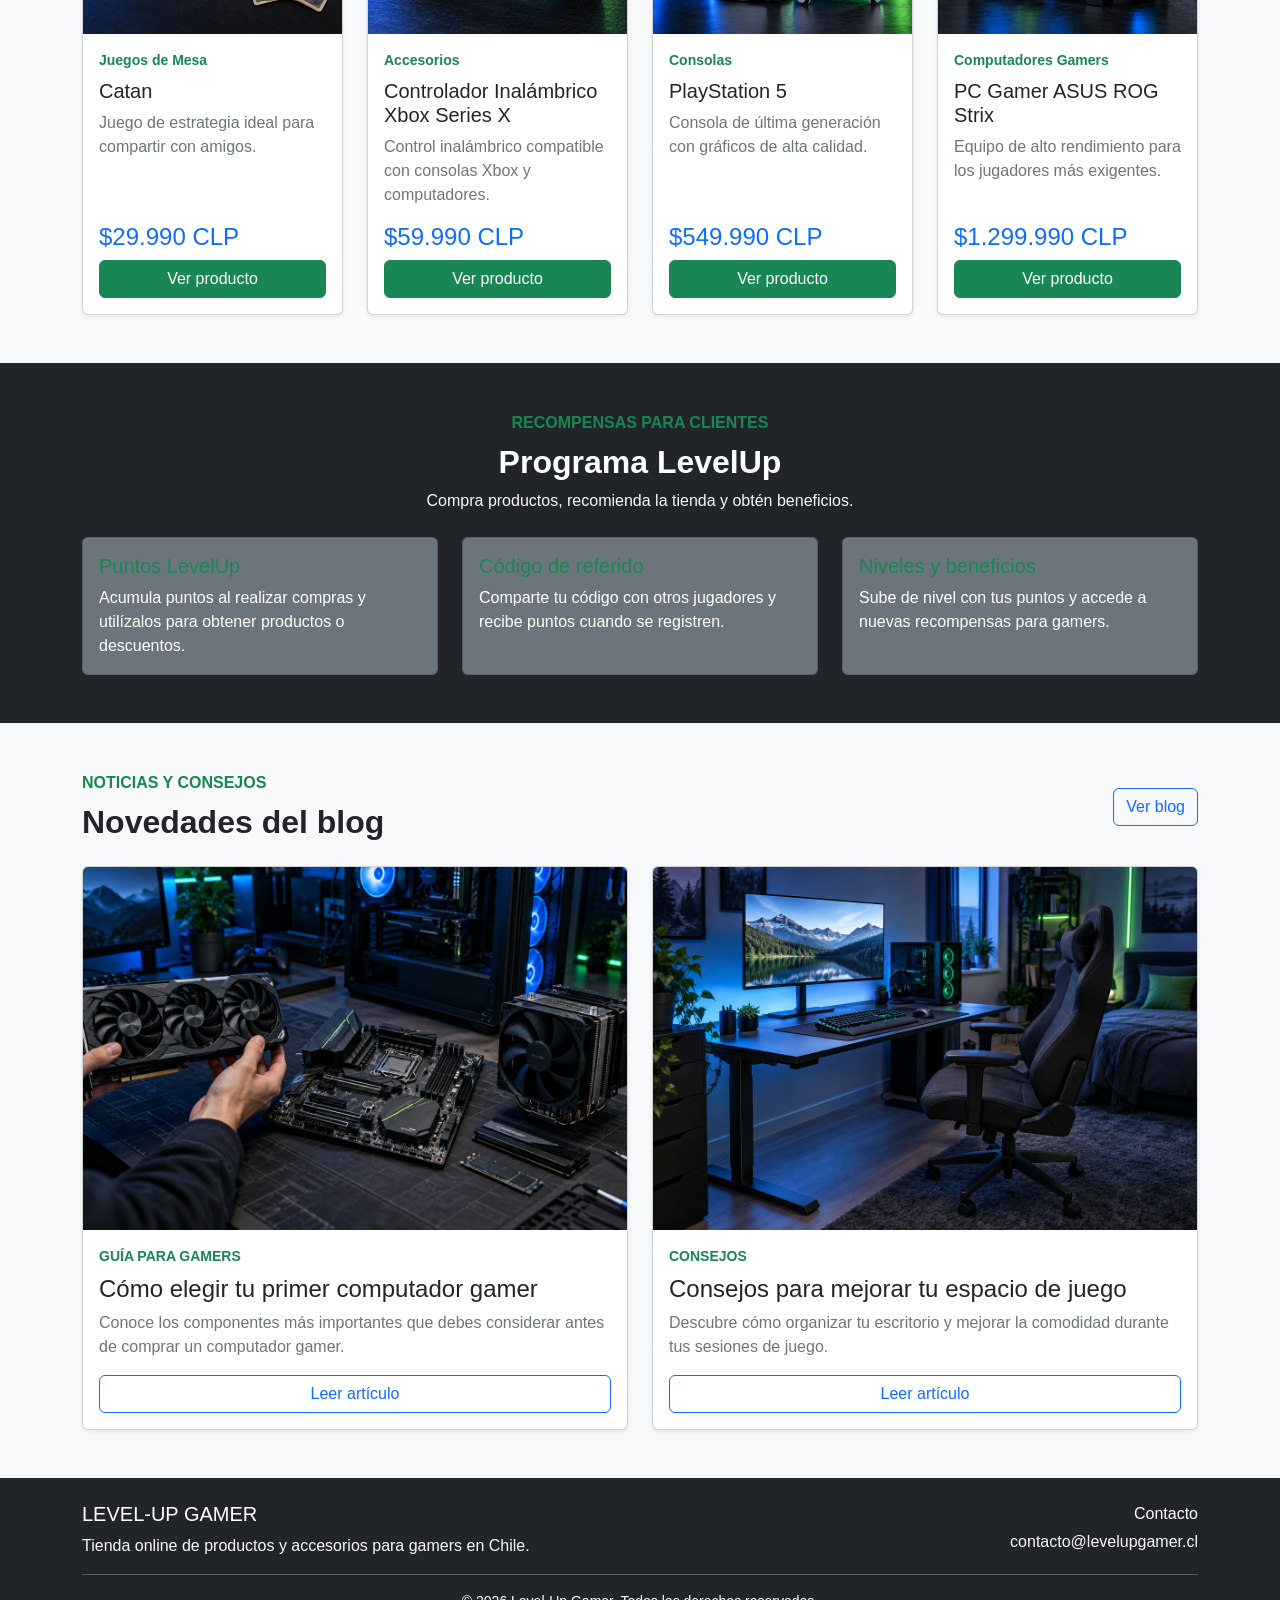
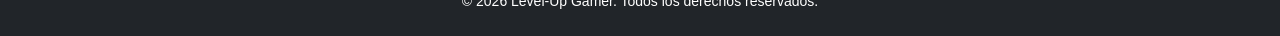
==== commit 391f3d26: "feat: incorpora imagenes en la pagina principal" ====
--- a/index.html
+++ b/index.html
@@ -1,26 +1,65 @@
 <!DOCTYPE html>
+<!-- DOCTYPE selecciona el estándar HTML5 y evita que el navegador use el modo de compatibilidad antiguo. -->
+
+<!-- lang="es" declara el idioma principal para navegadores, lectores de pantalla y buscadores. -->
 <html lang="es">
 
+<!-- head agrupa metadatos y recursos que el navegador procesa antes de mostrar el contenido. -->
 <head>
+
+    <!-- charset="UTF-8" permite interpretar tildes, eñes y otros caracteres Unicode correctamente. -->
     <meta charset="UTF-8">
+
+    <!-- viewport iguala el ancho de la página al dispositivo y establece el zoom inicial en 1. -->
     <meta name="viewport" content="width=device-width, initial-scale=1.0">
 
+    <!-- title define el texto de la pestaña y el título utilizado por marcadores y buscadores. -->
     <title>Level-Up Gamer</title>
 
+    <!-- href carga Bootstrap 5.3.3 desde un CDN y rel="stylesheet" indica que el recurso es una hoja CSS. -->
     <link href="https://cdn.jsdelivr.net/npm/bootstrap@5.3.3/dist/css/bootstrap.min.css" rel="stylesheet">
+
+    <!-- href usa una ruta relativa hacia styles.css; al estar después de Bootstrap, sus reglas pueden sobrescribirlo. -->
     <link rel="stylesheet" href="css/styles.css">
+
 </head>
 
+<!-- body contiene los nodos que el navegador incorpora al área visible del documento. -->
 <body>
 
+    <!-- header crea un punto de referencia semántico para el encabezado y facilita la navegación asistida. -->
     <header>
+
+        <!--
+        navbar: activa la estructura base del componente barra de navegación.
+        navbar-expand-lg: mantiene el menú colapsado antes de lg y lo despliega desde ese breakpoint.
+        navbar-dark: ajusta los colores internos para mantener contraste sobre un fondo oscuro.
+        bg-dark: aplica el color de fondo oscuro definido por Bootstrap.
+        -->
         <nav class="navbar navbar-expand-lg navbar-dark bg-dark">
+
+            <!--
+            container: centra el contenido, agrega padding horizontal y limita su ancho según el breakpoint.
+            -->
             <div class="container">
 
+                <!--
+                navbar-brand: aplica tamaño, espaciado y alineación al enlace de marca de la barra.
+                href: utiliza la ruta relativa index.html desde la ubicación de este archivo.
+                -->
                 <a class="navbar-brand" href="index.html">
                     LEVEL-UP GAMER
                 </a>
 
+                <!--
+                navbar-toggler: aplica el formato del botón que abre o cierra la navegación colapsada.
+                data-bs-toggle="collapse": activa el complemento Collapse de Bootstrap.
+                data-bs-target: conecta el botón con #menuPrincipal, que será el contenido desplegable.
+                aria-controls: informa a las tecnologías de asistencia que el botón controla menuPrincipal.
+                aria-expanded: declara que el contenido comienza en estado false y Bootstrap actualiza el valor.
+                aria-label: entrega el nombre accesible «Mostrar menú» cuando no basta el contenido visible.
+                type="button": evita que el botón intente enviar un formulario.
+                -->
                 <button
                     class="navbar-toggler"
                     type="button"
@@ -30,66 +69,159 @@
                     aria-expanded="false"
                     aria-label="Mostrar menú">
 
+                    <!--
+                    navbar-toggler-icon: muestra el ícono del botón móvil utilizando los estilos de la navbar.
+                    -->
                     <span class="navbar-toggler-icon"></span>
+
                 </button>
 
+                <!--
+                collapse: permite que Bootstrap oculte y muestre el contenido mediante su componente Collapse.
+                navbar-collapse: adapta el contenido que se expande o contrae dentro de la barra de navegación.
+                id: asigna el identificador único menuPrincipal para que otro elemento pueda localizarlo.
+                -->
                 <div class="collapse navbar-collapse" id="menuPrincipal">
 
+                    <!--
+                    navbar-nav: elimina estilos de lista y organiza los enlaces como navegación de Bootstrap.
+                    me-auto: aplica margen automático al final y empuja los elementos siguientes hacia el extremo opuesto.
+                    mb-2: agrega un margen inferior de nivel 2.
+                    mb-lg-0: desde el breakpoint lg, elimina el margen inferior.
+                    -->
                     <ul class="navbar-nav me-auto mb-2 mb-lg-0">
 
+                        <!--
+                        nav-item: aplica la estructura de Bootstrap para un elemento de la lista de navegación.
+                        -->
                         <li class="nav-item">
+
+                            <!--
+                            nav-link: aplica espaciado, color y estados interactivos a un enlace de navegación.
+                            active: marca visualmente el enlace correspondiente a la página actual.
+                            href: utiliza la ruta relativa index.html desde la ubicación de este archivo.
+                            -->
                             <a class="nav-link active" href="index.html">
                                 Inicio
                             </a>
+
                         </li>
 
+                        <!--
+                        nav-item: aplica la estructura de Bootstrap para un elemento de la lista de navegación.
+                        -->
                         <li class="nav-item">
+
+                            <!--
+                            nav-link: aplica espaciado, color y estados interactivos a un enlace de navegación.
+                            href: utiliza la ruta relativa productos.html desde la ubicación de este archivo.
+                            -->
                             <a class="nav-link" href="productos.html">
                                 Productos
                             </a>
+
                         </li>
 
+                        <!--
+                        nav-item: aplica la estructura de Bootstrap para un elemento de la lista de navegación.
+                        -->
                         <li class="nav-item">
+
+                            <!--
+                            nav-link: aplica espaciado, color y estados interactivos a un enlace de navegación.
+                            href: utiliza la ruta relativa nosotros.html desde la ubicación de este archivo.
+                            -->
                             <a class="nav-link" href="nosotros.html">
                                 Nosotros
                             </a>
+
                         </li>
 
+                        <!--
+                        nav-item: aplica la estructura de Bootstrap para un elemento de la lista de navegación.
+                        -->
                         <li class="nav-item">
+
+                            <!--
+                            nav-link: aplica espaciado, color y estados interactivos a un enlace de navegación.
+                            href: utiliza la ruta relativa blog.html desde la ubicación de este archivo.
+                            -->
                             <a class="nav-link" href="blog.html">
                                 Blog
                             </a>
+
                         </li>
 
+                        <!--
+                        nav-item: aplica la estructura de Bootstrap para un elemento de la lista de navegación.
+                        -->
                         <li class="nav-item">
+
+                            <!--
+                            nav-link: aplica espaciado, color y estados interactivos a un enlace de navegación.
+                            href: utiliza la ruta relativa contacto.html desde la ubicación de este archivo.
+                            -->
                             <a class="nav-link" href="contacto.html">
                                 Contacto
                             </a>
+
                         </li>
 
                     </ul>
 
+                    <!--
+                    d-flex: establece display: flex para distribuir sus elementos mediante Flexbox.
+                    me-lg-3: desde el breakpoint lg, agrega un margen de nivel 3 al final horizontal.
+                    -->
                     <div class="d-flex me-lg-3">
 
+                        <!--
+                        form-control: aplica el formato de Bootstrap para campos de formulario y ocupa el ancho disponible.
+                        me-2: agrega un margen de nivel 2 al final horizontal del elemento.
+                        aria-label: entrega el nombre accesible «Buscar productos» cuando no basta el contenido visible.
+                        type="search": identifica el campo como una entrada destinada a búsquedas.
+                        placeholder: muestra «Buscar productos» como ayuda temporal dentro del campo vacío.
+                        -->
                         <input
                             class="form-control me-2"
                             type="search"
                             placeholder="Buscar productos"
                             aria-label="Buscar productos">
 
+                        <!--
+                        btn: activa los estilos base de botón de Bootstrap sobre el elemento.
+                        btn-outline-primary: aplica un botón transparente con borde y texto del color primary.
+                        type="button": evita que el botón intente enviar un formulario.
+                        -->
                         <button class="btn btn-outline-primary" type="button">
                             Buscar
                         </button>
 
                     </div>
 
+                    <!--
+                    d-flex: establece display: flex para distribuir sus elementos mediante Flexbox.
+                    gap-2: agrega una separación de nivel 2 entre los botones.
+                    mt-2: agrega un margen superior de nivel 2 cuando el menú está colapsado.
+                    mt-lg-0: desde el breakpoint lg elimina el margen superior porque la navbar vuelve a mostrarse horizontalmente.
+                    -->
                     <div class="d-flex gap-2 mt-2 mt-lg-0">
 
-                        <a class="btn btn-outline-light" href="inicio-sesion.html">
+                        <!--
+                        btn: activa los estilos base de botón de Bootstrap sobre el elemento.
+                        btn-outline-light: aplica un botón transparente con borde y texto claros.
+                        href: utiliza la ruta relativa inicio-sesion.html desde la ubicación de este archivo.
+                        -->
+                        <a class="btn btn-outline-light gap-2" href="inicio-sesion.html">
                             Ingresar
                         </a>
 
-                        <a class="btn btn-success" href="carrito.html">
+                        <!--
+                        btn: activa los estilos base de botón de Bootstrap sobre el elemento.
+                        btn-success: aplica al botón el color verde de la paleta success.
+                        href: utiliza la ruta relativa carrito.html desde la ubicación de este archivo.
+                        -->
+                        <a class="btn btn-success gap-2" href="carrito.html">
                             Carrito
                         </a>
 
@@ -98,36 +230,86 @@
                 </div>
 
             </div>
+
         </nav>
+
     </header>
 
+    <!-- main identifica el contenido principal único y permite saltar directamente a él con tecnologías de asistencia. -->
     <main>
 
+        <!--
+        banner-principal: crea un selector propio para personalizar esta sección desde css/styles.css.
+        bg-dark: aplica el color de fondo oscuro definido por Bootstrap.
+        text-white: aplica color blanco al texto.
+        py-5: agrega padding vertical de nivel 5 arriba y abajo.
+        -->
         <section class="banner-principal bg-dark text-white py-5">
+
+            <!--
+            container: centra el contenido, agrega padding horizontal y limita su ancho según el breakpoint.
+            -->
             <div class="container">
 
+                <!--
+                row: crea una fila de la cuadrícula y prepara gutters para sus columnas hijas.
+                align-items-center: centra verticalmente los elementos de la fila sobre el eje transversal de Flexbox.
+                -->
                 <div class="row align-items-center">
 
+                    <!--
+                    col-lg-6: desde el breakpoint lg, ocupa 6 de 12 columnas y utiliza la mitad de la fila.
+                    mb-4: agrega un margen inferior de nivel 4.
+                    mb-lg-0: desde el breakpoint lg, elimina el margen inferior.
+                    -->
                     <div class="col-lg-6 mb-4 mb-lg-0">
 
+                        <!--
+                        text-success: aplica el color verde de la paleta success al texto.
+                        fw-bold: aplica un peso de fuente equivalente a negrita.
+                        -->
                         <p class="text-success fw-bold">
                             TIENDA GAMER EN CHILE
                         </p>
 
+                        <!--
+                        display-4: aplica un tamaño de encabezado grande de la escala display de Bootstrap.
+                        fw-bold: aplica un peso de fuente equivalente a negrita.
+                        -->
                         <h1 class="display-4 fw-bold">
                             Desafía tus límites con Level-Up Gamer
                         </h1>
 
+                        <!--
+                        lead: aumenta el tamaño del párrafo y reduce ligeramente su peso tipográfico.
+                        -->
                         <p class="lead">
                             Encuentra consolas, computadores, accesorios y productos para mejorar tu experiencia gamer.
                         </p>
 
+                        <!--
+                        d-flex: establece display: flex para distribuir sus elementos mediante Flexbox.
+                        flex-wrap: permite que los elementos flexibles bajen a otra línea cuando falta espacio.
+                        gap-2: agrega una separación de nivel 2 entre los elementos de un contenedor flex o grid.
+                        -->
                         <div class="d-flex flex-wrap gap-2">
 
+                            <!--
+                            btn: activa los estilos base de botón de Bootstrap sobre el elemento.
+                            btn-primary: aplica al botón el color principal de Bootstrap.
+                            btn-lg: aumenta el padding y el tamaño de fuente del botón.
+                            href: utiliza la ruta relativa productos.html desde la ubicación de este archivo.
+                            -->
                             <a class="btn btn-primary btn-lg" href="productos.html">
                                 Ver productos
                             </a>
 
+                            <!--
+                            btn: activa los estilos base de botón de Bootstrap sobre el elemento.
+                            btn-outline-success: aplica un botón transparente con borde y texto del color success.
+                            btn-lg: aumenta el padding y el tamaño de fuente del botón.
+                            href: utiliza la ruta relativa registro.html desde la ubicación de este archivo.
+                            -->
                             <a class="btn btn-outline-success btn-lg" href="registro.html">
                                 Crear cuenta
                             </a>
@@ -136,30 +318,66 @@
 
                     </div>
 
+                    <!--
+                    col-lg-6: desde el breakpoint lg, ocupa 6 de 12 columnas y utiliza la mitad de la fila.
+                    -->
                     <div class="col-lg-6">
 
-                        <div class="bg-secondary rounded p-5 text-center">
-                            <p class="mb-0">
-                                Imagen principal de Level-Up Gamer
-                            </p>
-                        </div>
+                        <!--
+                        img-fluid: aplica max-width: 100% y height: auto para que la imagen se adapte al ancho disponible sin deformarse.
+                        rounded: aplica el radio de borde estándar de Bootstrap y redondea las esquinas.
+                        src: utiliza una ruta relativa para localizar banner-gamer.jpg dentro de la carpeta img.
+                        alt: entrega una descripción textual de la imagen para accesibilidad y para cuando el archivo no pueda cargarse.
+                        -->
+                        <img
+                            class="img-fluid rounded"
+                            src="img/banner-gamer.jpg"
+                            alt="Escritorio gamer con computador, monitores y accesorios">
 
                     </div>
 
                 </div>
 
             </div>
+
         </section>
 
+        <!--
+        aviso-duoc: crea un selector propio para personalizar esta sección desde css/styles.css.
+        bg-success: aplica el color de fondo verde de la paleta success de Bootstrap.
+        text-dark: aplica el color oscuro de texto definido por Bootstrap.
+        py-3: agrega padding vertical de nivel 3 arriba y abajo.
+        -->
         <section class="aviso-duoc bg-success text-dark py-3">
+
+            <!--
+            container: centra el contenido, agrega padding horizontal y limita su ancho según el breakpoint.
+            -->
             <div class="container">
 
+                <!--
+                d-flex: establece display: flex para distribuir sus elementos mediante Flexbox.
+                flex-column: cambia el eje principal de Flexbox para ordenar los elementos verticalmente.
+                flex-md-row: desde el breakpoint md, cambia el eje principal de Flexbox a una fila horizontal.
+                justify-content-between: distribuye el espacio disponible entre el primer y el último elemento flexible.
+                align-items-center: centra verticalmente los elementos de la fila sobre el eje transversal de Flexbox.
+                gap-3: agrega una separación de nivel 3 entre los elementos de un contenedor flex o grid.
+                -->
                 <div class="d-flex flex-column flex-md-row justify-content-between align-items-center gap-3">
 
+                    <!--
+                    mb-0: elimina el margen inferior mediante margin-bottom: 0.
+                    fw-bold: aplica un peso de fuente equivalente a negrita.
+                    -->
                     <p class="mb-0 fw-bold">
                         Regístrate con tu correo Duoc y obtén un 20% de descuento de por vida.
                     </p>
 
+                    <!--
+                    btn: activa los estilos base de botón de Bootstrap sobre el elemento.
+                    btn-dark: aplica al botón el color oscuro de Bootstrap.
+                    href: utiliza la ruta relativa registro.html desde la ubicación de este archivo.
+                    -->
                     <a class="btn btn-dark" href="registro.html">
                         Registrarme
                     </a>
@@ -167,282 +385,686 @@
                 </div>
 
             </div>
+
         </section>
+
+        <!--
+        seccion-categorias: crea un selector propio para personalizar esta sección desde css/styles.css.
+        py-5: agrega padding vertical de nivel 5 arriba y abajo.
+        -->
         <section class="seccion-categorias py-5">
+
+            <!--
+            container: centra el contenido, agrega padding horizontal y limita su ancho según el breakpoint.
+            -->
             <div class="container">
 
+                <!--
+                text-center: centra horizontalmente el contenido de texto.
+                mb-4: agrega un margen inferior de nivel 4.
+                -->
                 <div class="text-center mb-4">
 
+                    <!--
+                    text-success: aplica el color verde de la paleta success al texto.
+                    fw-bold: aplica un peso de fuente equivalente a negrita.
+                    mb-2: agrega un margen inferior de nivel 2.
+                    -->
                     <p class="text-success fw-bold mb-2">
                         CATÁLOGO
                     </p>
 
+                    <!--
+                    fw-bold: aplica un peso de fuente equivalente a negrita.
+                    -->
                     <h2 class="fw-bold">
                         Categorías principales
                     </h2>
 
+                    <!--
+                    text-secondary: aplica el color secundario al texto.
+                    -->
                     <p class="text-secondary">
                         Explora nuestros productos y servicios para gamers.
                     </p>
 
                 </div>
 
+                <!--
+                row: crea una fila de la cuadrícula y prepara gutters para sus columnas hijas.
+                g-3: agrega un gutter de nivel 3 entre las filas y columnas de la cuadrícula.
+                -->
                 <div class="row g-3">
 
+                    <!--
+                    col-6: ocupa 6 de las 12 columnas de la cuadrícula y utiliza la mitad del ancho.
+                    col-md-4: desde el breakpoint md, ocupa 4 de 12 columnas y permite tres elementos por fila.
+                    col-lg-3: desde el breakpoint lg, ocupa 3 de 12 columnas y permite cuatro elementos por fila.
+                    -->
                     <div class="col-6 col-md-4 col-lg-3">
+
+                        <!--
+                        text-decoration-none: elimina la decoración del enlace, incluido el subrayado.
+                        href: utiliza la ruta relativa productos.html desde la ubicación de este archivo.
+                        -->
                         <a class="text-decoration-none" href="productos.html">
 
+                            <!--
+                            card: activa la estructura y los estilos base del componente tarjeta.
+                            tarjeta-categoria: crea un selector propio para personalizar esta tarjeta desde css/styles.css.
+                            h-100: asigna height: 100% para ocupar toda la altura disponible en el elemento padre.
+                            -->
                             <article class="card tarjeta-categoria h-100">
+
+                                <!--
+                                card-body: agrega el padding interno correspondiente al cuerpo de una tarjeta.
+                                -->
                                 <div class="card-body">
 
+                                    <!--
+                                    card-title: aplica los márgenes preparados para el título de una tarjeta.
+                                    h5: reutiliza el tamaño y el peso tipográfico que Bootstrap asigna a un encabezado h5.
+                                    -->
                                     <h3 class="card-title h5">
                                         Juegos de Mesa
                                     </h3>
 
+                                    <!--
+                                    card-text: aplica los márgenes preparados para un texto dentro de una tarjeta.
+                                    text-secondary: aplica el color secundario al texto.
+                                    -->
                                     <p class="card-text text-secondary">
                                         Juegos para compartir con amigos y familia.
                                     </p>
 
                                 </div>
+
                             </article>
 
                         </a>
-                    </div>
-
+
+                    </div>
+
+                    <!--
+                    col-6: ocupa 6 de las 12 columnas de la cuadrícula y utiliza la mitad del ancho.
+                    col-md-4: desde el breakpoint md, ocupa 4 de 12 columnas y permite tres elementos por fila.
+                    col-lg-3: desde el breakpoint lg, ocupa 3 de 12 columnas y permite cuatro elementos por fila.
+                    -->
                     <div class="col-6 col-md-4 col-lg-3">
+
+                        <!--
+                        text-decoration-none: elimina la decoración del enlace, incluido el subrayado.
+                        href: utiliza la ruta relativa productos.html desde la ubicación de este archivo.
+                        -->
                         <a class="text-decoration-none" href="productos.html">
 
+                            <!--
+                            card: activa la estructura y los estilos base del componente tarjeta.
+                            tarjeta-categoria: crea un selector propio para personalizar esta tarjeta desde css/styles.css.
+                            h-100: asigna height: 100% para ocupar toda la altura disponible en el elemento padre.
+                            -->
                             <article class="card tarjeta-categoria h-100">
+
+                                <!--
+                                card-body: agrega el padding interno correspondiente al cuerpo de una tarjeta.
+                                -->
                                 <div class="card-body">
 
+                                    <!--
+                                    card-title: aplica los márgenes preparados para el título de una tarjeta.
+                                    h5: reutiliza el tamaño y el peso tipográfico que Bootstrap asigna a un encabezado h5.
+                                    -->
                                     <h3 class="card-title h5">
                                         Accesorios
                                     </h3>
 
+                                    <!--
+                                    card-text: aplica los márgenes preparados para un texto dentro de una tarjeta.
+                                    text-secondary: aplica el color secundario al texto.
+                                    -->
                                     <p class="card-text text-secondary">
                                         Audífonos, controles y accesorios gamer.
                                     </p>
 
                                 </div>
+
                             </article>
 
                         </a>
-                    </div>
-
+
+                    </div>
+
+                    <!--
+                    col-6: ocupa 6 de las 12 columnas de la cuadrícula y utiliza la mitad del ancho.
+                    col-md-4: desde el breakpoint md, ocupa 4 de 12 columnas y permite tres elementos por fila.
+                    col-lg-3: desde el breakpoint lg, ocupa 3 de 12 columnas y permite cuatro elementos por fila.
+                    -->
                     <div class="col-6 col-md-4 col-lg-3">
+
+                        <!--
+                        text-decoration-none: elimina la decoración del enlace, incluido el subrayado.
+                        href: utiliza la ruta relativa productos.html desde la ubicación de este archivo.
+                        -->
                         <a class="text-decoration-none" href="productos.html">
 
+                            <!--
+                            card: activa la estructura y los estilos base del componente tarjeta.
+                            tarjeta-categoria: crea un selector propio para personalizar esta tarjeta desde css/styles.css.
+                            h-100: asigna height: 100% para ocupar toda la altura disponible en el elemento padre.
+                            -->
                             <article class="card tarjeta-categoria h-100">
+
+                                <!--
+                                card-body: agrega el padding interno correspondiente al cuerpo de una tarjeta.
+                                -->
                                 <div class="card-body">
 
+                                    <!--
+                                    card-title: aplica los márgenes preparados para el título de una tarjeta.
+                                    h5: reutiliza el tamaño y el peso tipográfico que Bootstrap asigna a un encabezado h5.
+                                    -->
                                     <h3 class="card-title h5">
                                         Consolas
                                     </h3>
 
+                                    <!--
+                                    card-text: aplica los márgenes preparados para un texto dentro de una tarjeta.
+                                    text-secondary: aplica el color secundario al texto.
+                                    -->
                                     <p class="card-text text-secondary">
                                         Consolas para disfrutar tus juegos favoritos.
                                     </p>
 
                                 </div>
+
                             </article>
 
                         </a>
-                    </div>
-
+
+                    </div>
+
+                    <!--
+                    col-6: ocupa 6 de las 12 columnas de la cuadrícula y utiliza la mitad del ancho.
+                    col-md-4: desde el breakpoint md, ocupa 4 de 12 columnas y permite tres elementos por fila.
+                    col-lg-3: desde el breakpoint lg, ocupa 3 de 12 columnas y permite cuatro elementos por fila.
+                    -->
                     <div class="col-6 col-md-4 col-lg-3">
+
+                        <!--
+                        text-decoration-none: elimina la decoración del enlace, incluido el subrayado.
+                        href: utiliza la ruta relativa productos.html desde la ubicación de este archivo.
+                        -->
                         <a class="text-decoration-none" href="productos.html">
 
+                            <!--
+                            card: activa la estructura y los estilos base del componente tarjeta.
+                            tarjeta-categoria: crea un selector propio para personalizar esta tarjeta desde css/styles.css.
+                            h-100: asigna height: 100% para ocupar toda la altura disponible en el elemento padre.
+                            -->
                             <article class="card tarjeta-categoria h-100">
+
+                                <!--
+                                card-body: agrega el padding interno correspondiente al cuerpo de una tarjeta.
+                                -->
                                 <div class="card-body">
 
+                                    <!--
+                                    card-title: aplica los márgenes preparados para el título de una tarjeta.
+                                    h5: reutiliza el tamaño y el peso tipográfico que Bootstrap asigna a un encabezado h5.
+                                    -->
                                     <h3 class="card-title h5">
                                         Computadores Gamers
                                     </h3>
 
+                                    <!--
+                                    card-text: aplica los márgenes preparados para un texto dentro de una tarjeta.
+                                    text-secondary: aplica el color secundario al texto.
+                                    -->
                                     <p class="card-text text-secondary">
                                         Equipos preparados para jugar.
                                     </p>
 
                                 </div>
+
                             </article>
 
                         </a>
-                    </div>
-
+
+                    </div>
+
+                    <!--
+                    col-6: ocupa 6 de las 12 columnas de la cuadrícula y utiliza la mitad del ancho.
+                    col-md-4: desde el breakpoint md, ocupa 4 de 12 columnas y permite tres elementos por fila.
+                    col-lg-3: desde el breakpoint lg, ocupa 3 de 12 columnas y permite cuatro elementos por fila.
+                    -->
                     <div class="col-6 col-md-4 col-lg-3">
+
+                        <!--
+                        text-decoration-none: elimina la decoración del enlace, incluido el subrayado.
+                        href: utiliza la ruta relativa productos.html desde la ubicación de este archivo.
+                        -->
                         <a class="text-decoration-none" href="productos.html">
 
+                            <!--
+                            card: activa la estructura y los estilos base del componente tarjeta.
+                            tarjeta-categoria: crea un selector propio para personalizar esta tarjeta desde css/styles.css.
+                            h-100: asigna height: 100% para ocupar toda la altura disponible en el elemento padre.
+                            -->
                             <article class="card tarjeta-categoria h-100">
+
+                                <!--
+                                card-body: agrega el padding interno correspondiente al cuerpo de una tarjeta.
+                                -->
                                 <div class="card-body">
 
+                                    <!--
+                                    card-title: aplica los márgenes preparados para el título de una tarjeta.
+                                    h5: reutiliza el tamaño y el peso tipográfico que Bootstrap asigna a un encabezado h5.
+                                    -->
                                     <h3 class="card-title h5">
                                         Sillas Gamers
                                     </h3>
 
+                                    <!--
+                                    card-text: aplica los márgenes preparados para un texto dentro de una tarjeta.
+                                    text-secondary: aplica el color secundario al texto.
+                                    -->
                                     <p class="card-text text-secondary">
                                         Comodidad para largas sesiones de juego.
                                     </p>
 
                                 </div>
+
                             </article>
 
                         </a>
-                    </div>
-
+
+                    </div>
+
+                    <!--
+                    col-6: ocupa 6 de las 12 columnas de la cuadrícula y utiliza la mitad del ancho.
+                    col-md-4: desde el breakpoint md, ocupa 4 de 12 columnas y permite tres elementos por fila.
+                    col-lg-3: desde el breakpoint lg, ocupa 3 de 12 columnas y permite cuatro elementos por fila.
+                    -->
                     <div class="col-6 col-md-4 col-lg-3">
+
+                        <!--
+                        text-decoration-none: elimina la decoración del enlace, incluido el subrayado.
+                        href: utiliza la ruta relativa productos.html desde la ubicación de este archivo.
+                        -->
                         <a class="text-decoration-none" href="productos.html">
 
+                            <!--
+                            card: activa la estructura y los estilos base del componente tarjeta.
+                            tarjeta-categoria: crea un selector propio para personalizar esta tarjeta desde css/styles.css.
+                            h-100: asigna height: 100% para ocupar toda la altura disponible en el elemento padre.
+                            -->
                             <article class="card tarjeta-categoria h-100">
+
+                                <!--
+                                card-body: agrega el padding interno correspondiente al cuerpo de una tarjeta.
+                                -->
                                 <div class="card-body">
 
+                                    <!--
+                                    card-title: aplica los márgenes preparados para el título de una tarjeta.
+                                    h5: reutiliza el tamaño y el peso tipográfico que Bootstrap asigna a un encabezado h5.
+                                    -->
                                     <h3 class="card-title h5">
                                         Mouse
                                     </h3>
 
+                                    <!--
+                                    card-text: aplica los márgenes preparados para un texto dentro de una tarjeta.
+                                    text-secondary: aplica el color secundario al texto.
+                                    -->
                                     <p class="card-text text-secondary">
                                         Precisión y control para cada partida.
                                     </p>
 
                                 </div>
+
                             </article>
 
                         </a>
-                    </div>
-
+
+                    </div>
+
+                    <!--
+                    col-6: ocupa 6 de las 12 columnas de la cuadrícula y utiliza la mitad del ancho.
+                    col-md-4: desde el breakpoint md, ocupa 4 de 12 columnas y permite tres elementos por fila.
+                    col-lg-3: desde el breakpoint lg, ocupa 3 de 12 columnas y permite cuatro elementos por fila.
+                    -->
                     <div class="col-6 col-md-4 col-lg-3">
+
+                        <!--
+                        text-decoration-none: elimina la decoración del enlace, incluido el subrayado.
+                        href: utiliza la ruta relativa productos.html desde la ubicación de este archivo.
+                        -->
                         <a class="text-decoration-none" href="productos.html">
 
+                            <!--
+                            card: activa la estructura y los estilos base del componente tarjeta.
+                            tarjeta-categoria: crea un selector propio para personalizar esta tarjeta desde css/styles.css.
+                            h-100: asigna height: 100% para ocupar toda la altura disponible en el elemento padre.
+                            -->
                             <article class="card tarjeta-categoria h-100">
+
+                                <!--
+                                card-body: agrega el padding interno correspondiente al cuerpo de una tarjeta.
+                                -->
                                 <div class="card-body">
 
+                                    <!--
+                                    card-title: aplica los márgenes preparados para el título de una tarjeta.
+                                    h5: reutiliza el tamaño y el peso tipográfico que Bootstrap asigna a un encabezado h5.
+                                    -->
                                     <h3 class="card-title h5">
                                         Mousepad
                                     </h3>
 
+                                    <!--
+                                    card-text: aplica los márgenes preparados para un texto dentro de una tarjeta.
+                                    text-secondary: aplica el color secundario al texto.
+                                    -->
                                     <p class="card-text text-secondary">
                                         Superficies para mejorar el movimiento.
                                     </p>
 
                                 </div>
+
                             </article>
 
                         </a>
-                    </div>
-
+
+                    </div>
+
+                    <!--
+                    col-6: ocupa 6 de las 12 columnas de la cuadrícula y utiliza la mitad del ancho.
+                    col-md-4: desde el breakpoint md, ocupa 4 de 12 columnas y permite tres elementos por fila.
+                    col-lg-3: desde el breakpoint lg, ocupa 3 de 12 columnas y permite cuatro elementos por fila.
+                    -->
                     <div class="col-6 col-md-4 col-lg-3">
+
+                        <!--
+                        text-decoration-none: elimina la decoración del enlace, incluido el subrayado.
+                        href: utiliza la ruta relativa productos.html desde la ubicación de este archivo.
+                        -->
                         <a class="text-decoration-none" href="productos.html">
 
+                            <!--
+                            card: activa la estructura y los estilos base del componente tarjeta.
+                            tarjeta-categoria: crea un selector propio para personalizar esta tarjeta desde css/styles.css.
+                            h-100: asigna height: 100% para ocupar toda la altura disponible en el elemento padre.
+                            -->
                             <article class="card tarjeta-categoria h-100">
+
+                                <!--
+                                card-body: agrega el padding interno correspondiente al cuerpo de una tarjeta.
+                                -->
                                 <div class="card-body">
 
+                                    <!--
+                                    card-title: aplica los márgenes preparados para el título de una tarjeta.
+                                    h5: reutiliza el tamaño y el peso tipográfico que Bootstrap asigna a un encabezado h5.
+                                    -->
                                     <h3 class="card-title h5">
                                         Poleras Personalizadas
                                     </h3>
 
+                                    <!--
+                                    card-text: aplica los márgenes preparados para un texto dentro de una tarjeta.
+                                    text-secondary: aplica el color secundario al texto.
+                                    -->
                                     <p class="card-text text-secondary">
                                         Diseños personalizados para gamers.
                                     </p>
 
                                 </div>
+
                             </article>
 
                         </a>
-                    </div>
-
+
+                    </div>
+
+                    <!--
+                    col-6: ocupa 6 de las 12 columnas de la cuadrícula y utiliza la mitad del ancho.
+                    col-md-4: desde el breakpoint md, ocupa 4 de 12 columnas y permite tres elementos por fila.
+                    col-lg-3: desde el breakpoint lg, ocupa 3 de 12 columnas y permite cuatro elementos por fila.
+                    -->
                     <div class="col-6 col-md-4 col-lg-3">
+
+                        <!--
+                        text-decoration-none: elimina la decoración del enlace, incluido el subrayado.
+                        href: utiliza la ruta relativa productos.html desde la ubicación de este archivo.
+                        -->
                         <a class="text-decoration-none" href="productos.html">
 
+                            <!--
+                            card: activa la estructura y los estilos base del componente tarjeta.
+                            tarjeta-categoria: crea un selector propio para personalizar esta tarjeta desde css/styles.css.
+                            h-100: asigna height: 100% para ocupar toda la altura disponible en el elemento padre.
+                            -->
                             <article class="card tarjeta-categoria h-100">
+
+                                <!--
+                                card-body: agrega el padding interno correspondiente al cuerpo de una tarjeta.
+                                -->
                                 <div class="card-body">
 
+                                    <!--
+                                    card-title: aplica los márgenes preparados para el título de una tarjeta.
+                                    h5: reutiliza el tamaño y el peso tipográfico que Bootstrap asigna a un encabezado h5.
+                                    -->
                                     <h3 class="card-title h5">
                                         Polerones Gamers
                                     </h3>
 
+                                    <!--
+                                    card-text: aplica los márgenes preparados para un texto dentro de una tarjeta.
+                                    text-secondary: aplica el color secundario al texto.
+                                    -->
                                     <p class="card-text text-secondary">
                                         Polerones personalizados con tu diseño.
                                     </p>
 
                                 </div>
+
                             </article>
 
                         </a>
-                    </div>
-
+
+                    </div>
+
+                    <!--
+                    col-6: ocupa 6 de las 12 columnas de la cuadrícula y utiliza la mitad del ancho.
+                    col-md-4: desde el breakpoint md, ocupa 4 de 12 columnas y permite tres elementos por fila.
+                    col-lg-3: desde el breakpoint lg, ocupa 3 de 12 columnas y permite cuatro elementos por fila.
+                    -->
                     <div class="col-6 col-md-4 col-lg-3">
+
+                        <!--
+                        text-decoration-none: elimina la decoración del enlace, incluido el subrayado.
+                        href: utiliza la ruta relativa productos.html desde la ubicación de este archivo.
+                        -->
                         <a class="text-decoration-none" href="productos.html">
 
+                            <!--
+                            card: activa la estructura y los estilos base del componente tarjeta.
+                            tarjeta-categoria: crea un selector propio para personalizar esta tarjeta desde css/styles.css.
+                            h-100: asigna height: 100% para ocupar toda la altura disponible en el elemento padre.
+                            -->
                             <article class="card tarjeta-categoria h-100">
+
+                                <!--
+                                card-body: agrega el padding interno correspondiente al cuerpo de una tarjeta.
+                                -->
                                 <div class="card-body">
 
+                                    <!--
+                                    card-title: aplica los márgenes preparados para el título de una tarjeta.
+                                    h5: reutiliza el tamaño y el peso tipográfico que Bootstrap asigna a un encabezado h5.
+                                    -->
                                     <h3 class="card-title h5">
                                         Servicio Técnico
                                     </h3>
 
+                                    <!--
+                                    card-text: aplica los márgenes preparados para un texto dentro de una tarjeta.
+                                    text-secondary: aplica el color secundario al texto.
+                                    -->
                                     <p class="card-text text-secondary">
                                         Ayuda y soporte para tus equipos.
                                     </p>
 
                                 </div>
+
                             </article>
 
                         </a>
+
                     </div>
 
                 </div>
 
             </div>
+
         </section>
+
+        <!--
+        productos-destacados: crea un selector propio para personalizar esta sección desde css/styles.css.
+        bg-light: aplica el color de fondo claro definido por Bootstrap.
+        py-5: agrega padding vertical de nivel 5 arriba y abajo.
+        -->
         <section class="productos-destacados bg-light py-5">
+
+            <!--
+            container: centra el contenido, agrega padding horizontal y limita su ancho según el breakpoint.
+            -->
             <div class="container">
 
+                <!--
+                d-flex: establece display: flex para distribuir sus elementos mediante Flexbox.
+                justify-content-between: distribuye el espacio disponible entre el primer y el último elemento flexible.
+                align-items-center: centra verticalmente los elementos de la fila sobre el eje transversal de Flexbox.
+                mb-4: agrega un margen inferior de nivel 4.
+                -->
                 <div class="d-flex justify-content-between align-items-center mb-4">
 
+                    <!-- div crea un contenedor genérico; sin clases ni CSS no modifica por sí solo la presentación. -->
                     <div>
 
+                        <!--
+                        text-success: aplica el color verde de la paleta success al texto.
+                        fw-bold: aplica un peso de fuente equivalente a negrita.
+                        mb-2: agrega un margen inferior de nivel 2.
+                        -->
                         <p class="text-success fw-bold mb-2">
                             LO MÁS BUSCADO
                         </p>
 
+                        <!--
+                        fw-bold: aplica un peso de fuente equivalente a negrita.
+                        mb-0: elimina el margen inferior mediante margin-bottom: 0.
+                        -->
                         <h2 class="fw-bold mb-0">
                             Productos destacados
                         </h2>
 
                     </div>
 
+                    <!--
+                    btn: activa los estilos base de botón de Bootstrap sobre el elemento.
+                    btn-outline-primary: aplica un botón transparente con borde y texto del color primary.
+                    href: utiliza la ruta relativa productos.html desde la ubicación de este archivo.
+                    -->
                     <a class="btn btn-outline-primary" href="productos.html">
                         Ver todos
                     </a>
 
                 </div>
 
+                <!--
+                row: crea una fila de la cuadrícula y prepara gutters para sus columnas hijas.
+                g-4: agrega un gutter de nivel 4 entre las filas y columnas de la cuadrícula.
+                -->
                 <div class="row g-4">
 
+                    <!--
+                    col-12: ocupa las 12 columnas de la cuadrícula y, por lo tanto, todo el ancho de la fila.
+                    col-sm-6: desde el breakpoint sm, ocupa 6 de 12 columnas y permite dos elementos por fila.
+                    col-lg-3: desde el breakpoint lg, ocupa 3 de 12 columnas y permite cuatro elementos por fila.
+                    -->
                     <div class="col-12 col-sm-6 col-lg-3">
+
+                        <!--
+                        card: activa la estructura y los estilos base del componente tarjeta.
+                        h-100: asigna height: 100% para ocupar toda la altura disponible en el elemento padre.
+                        shadow-sm: aplica una sombra exterior pequeña.
+                        -->
                         <article class="card h-100 shadow-sm">
 
-                            <div class="imagen-producto p-5 bg-dark text-white text-center">
-                                Imagen de Catan
-                            </div>
-
+                            <!--
+                            card-img-top: adapta la imagen a la parte superior de una tarjeta de Bootstrap y redondea sus esquinas superiores.
+                            imagen-producto: crea un selector propio para poder personalizar posteriormente todas las imágenes de productos desde styles.css.
+                            img-fluid: aplica max-width: 100% y height: auto para adaptar la imagen al ancho disponible sin deformarla.
+                            src: utiliza una ruta relativa para localizar catan.jpg dentro de la carpeta img.
+                            alt: proporciona una descripción textual de la imagen para accesibilidad y para cuando el archivo no pueda cargarse.
+                            -->
+                            <img
+                                class="card-img-top imagen-producto img-fluid"
+                                src="img/catan.jpg"
+                                alt="Juego de mesa Catan con tablero, fichas y cartas">
+
+                            <!--
+                            card-body: agrega el padding interno correspondiente al cuerpo de una tarjeta.
+                            d-flex: establece display: flex para distribuir sus elementos mediante Flexbox.
+                            flex-column: cambia el eje principal de Flexbox para ordenar los elementos verticalmente.
+                            -->
                             <div class="card-body d-flex flex-column">
 
+                                <!--
+                                text-success: aplica el color verde de la paleta success al texto.
+                                fw-bold: aplica un peso de fuente equivalente a negrita.
+                                small: reduce el tamaño de fuente al valor small definido por Bootstrap.
+                                mb-2: agrega un margen inferior de nivel 2.
+                                -->
                                 <p class="text-success fw-bold small mb-2">
                                     Juegos de Mesa
                                 </p>
 
+                                <!--
+                                card-title: aplica los márgenes preparados para el título de una tarjeta.
+                                h5: reutiliza el tamaño y el peso tipográfico que Bootstrap asigna a un encabezado h5.
+                                -->
                                 <h3 class="card-title h5">
                                     Catan
                                 </h3>
 
+                                <!--
+                                card-text: aplica los márgenes preparados para un texto dentro de una tarjeta.
+                                text-secondary: aplica el color secundario al texto.
+                                -->
                                 <p class="card-text text-secondary">
                                     Juego de estrategia ideal para compartir con amigos.
                                 </p>
 
+                                <!--
+                                h4: reutiliza el tamaño y el peso tipográfico que Bootstrap asigna a un encabezado h4.
+                                text-primary: aplica el color principal al texto.
+                                mt-auto: aplica margen superior automático y empuja el elemento hacia el final de una columna flexible.
+                                -->
                                 <p class="h4 text-primary mt-auto">
                                     $29.990 CLP
                                 </p>
 
+                                <!--
+                                btn: activa los estilos base de botón de Bootstrap sobre el elemento.
+                                btn-success: aplica al botón el color verde de la paleta success.
+                                w-100: asigna width: 100% para ocupar todo el ancho disponible.
+                                href: utiliza la ruta relativa detalle-producto.html desde la ubicación de este archivo.
+                                -->
                                 <a class="btn btn-success w-100" href="detalle-producto.html">
                                     Ver producto
                                 </a>
@@ -450,33 +1072,83 @@
                             </div>
 
                         </article>
-                    </div>
-
+
+                    </div>
+
+                    <!--
+                    col-12: ocupa las 12 columnas de la cuadrícula y, por lo tanto, todo el ancho de la fila.
+                    col-sm-6: desde el breakpoint sm, ocupa 6 de 12 columnas y permite dos elementos por fila.
+                    col-lg-3: desde el breakpoint lg, ocupa 3 de 12 columnas y permite cuatro elementos por fila.
+                    -->
                     <div class="col-12 col-sm-6 col-lg-3">
+
+                        <!--
+                        card: activa la estructura y los estilos base del componente tarjeta.
+                        h-100: asigna height: 100% para ocupar toda la altura disponible en el elemento padre.
+                        shadow-sm: aplica una sombra exterior pequeña.
+                        -->
                         <article class="card h-100 shadow-sm">
 
-                            <div class="imagen-producto p-5 bg-dark text-white text-center">
-                                Imagen del controlador
-                            </div>
-
+                            <!--
+                            card-img-top: adapta la imagen a la parte superior de una tarjeta de Bootstrap y redondea sus esquinas superiores.
+                            imagen-producto: crea un selector propio para poder personalizar posteriormente todas las imágenes de productos desde styles.css.
+                            img-fluid: aplica max-width: 100% y height: auto para adaptar la imagen al ancho disponible sin deformarla.
+                            src: utiliza una ruta relativa para localizar controlador-xbox.jpg dentro de la carpeta img.
+                            alt: proporciona una descripción textual de la imagen para accesibilidad y para cuando el archivo no pueda cargarse.
+                            -->
+                            <img
+                                class="card-img-top imagen-producto img-fluid"
+                                src="img/controlador-xbox.jpg"
+                                alt="Controlador inalámbrico negro con iluminación azul y verde">
+
+                            <!--
+                            card-body: agrega el padding interno correspondiente al cuerpo de una tarjeta.
+                            d-flex: establece display: flex para distribuir sus elementos mediante Flexbox.
+                            flex-column: cambia el eje principal de Flexbox para ordenar los elementos verticalmente.
+                            -->
                             <div class="card-body d-flex flex-column">
 
+                                <!--
+                                text-success: aplica el color verde de la paleta success al texto.
+                                fw-bold: aplica un peso de fuente equivalente a negrita.
+                                small: reduce el tamaño de fuente al valor small definido por Bootstrap.
+                                mb-2: agrega un margen inferior de nivel 2.
+                                -->
                                 <p class="text-success fw-bold small mb-2">
                                     Accesorios
                                 </p>
 
+                                <!--
+                                card-title: aplica los márgenes preparados para el título de una tarjeta.
+                                h5: reutiliza el tamaño y el peso tipográfico que Bootstrap asigna a un encabezado h5.
+                                -->
                                 <h3 class="card-title h5">
                                     Controlador Inalámbrico Xbox Series X
                                 </h3>
 
+                                <!--
+                                card-text: aplica los márgenes preparados para un texto dentro de una tarjeta.
+                                text-secondary: aplica el color secundario al texto.
+                                -->
                                 <p class="card-text text-secondary">
                                     Control inalámbrico compatible con consolas Xbox y computadores.
                                 </p>
 
+                                <!--
+                                h4: reutiliza el tamaño y el peso tipográfico que Bootstrap asigna a un encabezado h4.
+                                text-primary: aplica el color principal al texto.
+                                mt-auto: aplica margen superior automático y empuja el elemento hacia el final de una columna flexible.
+                                -->
                                 <p class="h4 text-primary mt-auto">
                                     $59.990 CLP
                                 </p>
 
+                                <!--
+                                btn: activa los estilos base de botón de Bootstrap sobre el elemento.
+                                btn-success: aplica al botón el color verde de la paleta success.
+                                w-100: asigna width: 100% para ocupar todo el ancho disponible.
+                                href: utiliza la ruta relativa detalle-producto.html desde la ubicación de este archivo.
+                                -->
                                 <a class="btn btn-success w-100" href="detalle-producto.html">
                                     Ver producto
                                 </a>
@@ -484,33 +1156,83 @@
                             </div>
 
                         </article>
-                    </div>
-
+
+                    </div>
+
+                    <!--
+                    col-12: ocupa las 12 columnas de la cuadrícula y, por lo tanto, todo el ancho de la fila.
+                    col-sm-6: desde el breakpoint sm, ocupa 6 de 12 columnas y permite dos elementos por fila.
+                    col-lg-3: desde el breakpoint lg, ocupa 3 de 12 columnas y permite cuatro elementos por fila.
+                    -->
                     <div class="col-12 col-sm-6 col-lg-3">
+
+                        <!--
+                        card: activa la estructura y los estilos base del componente tarjeta.
+                        h-100: asigna height: 100% para ocupar toda la altura disponible en el elemento padre.
+                        shadow-sm: aplica una sombra exterior pequeña.
+                        -->
                         <article class="card h-100 shadow-sm">
 
-                            <div class="imagen-producto p-5 bg-dark text-white text-center">
-                                Imagen de PlayStation 5
-                            </div>
-
+                            <!--
+                            card-img-top: adapta la imagen a la parte superior de una tarjeta de Bootstrap y redondea sus esquinas superiores.
+                            imagen-producto: crea un selector propio para poder personalizar posteriormente todas las imágenes de productos desde styles.css.
+                            img-fluid: aplica max-width: 100% y height: auto para adaptar la imagen al ancho disponible sin deformarla.
+                            src: utiliza una ruta relativa para localizar playstation-5.jpg dentro de la carpeta img.
+                            alt: proporciona una descripción textual de la imagen para accesibilidad y para cuando el archivo no pueda cargarse.
+                            -->
+                            <img
+                                class="card-img-top imagen-producto img-fluid"
+                                src="img/playstation-5.jpg"
+                                alt="Consola PlayStation 5 blanca junto a su controlador">
+
+                            <!--
+                            card-body: agrega el padding interno correspondiente al cuerpo de una tarjeta.
+                            d-flex: establece display: flex para distribuir sus elementos mediante Flexbox.
+                            flex-column: cambia el eje principal de Flexbox para ordenar los elementos verticalmente.
+                            -->
                             <div class="card-body d-flex flex-column">
 
+                                <!--
+                                text-success: aplica el color verde de la paleta success al texto.
+                                fw-bold: aplica un peso de fuente equivalente a negrita.
+                                small: reduce el tamaño de fuente al valor small definido por Bootstrap.
+                                mb-2: agrega un margen inferior de nivel 2.
+                                -->
                                 <p class="text-success fw-bold small mb-2">
                                     Consolas
                                 </p>
 
+                                <!--
+                                card-title: aplica los márgenes preparados para el título de una tarjeta.
+                                h5: reutiliza el tamaño y el peso tipográfico que Bootstrap asigna a un encabezado h5.
+                                -->
                                 <h3 class="card-title h5">
                                     PlayStation 5
                                 </h3>
 
+                                <!--
+                                card-text: aplica los márgenes preparados para un texto dentro de una tarjeta.
+                                text-secondary: aplica el color secundario al texto.
+                                -->
                                 <p class="card-text text-secondary">
                                     Consola de última generación con gráficos de alta calidad.
                                 </p>
 
+                                <!--
+                                h4: reutiliza el tamaño y el peso tipográfico que Bootstrap asigna a un encabezado h4.
+                                text-primary: aplica el color principal al texto.
+                                mt-auto: aplica margen superior automático y empuja el elemento hacia el final de una columna flexible.
+                                -->
                                 <p class="h4 text-primary mt-auto">
                                     $549.990 CLP
                                 </p>
 
+                                <!--
+                                btn: activa los estilos base de botón de Bootstrap sobre el elemento.
+                                btn-success: aplica al botón el color verde de la paleta success.
+                                w-100: asigna width: 100% para ocupar todo el ancho disponible.
+                                href: utiliza la ruta relativa detalle-producto.html desde la ubicación de este archivo.
+                                -->
                                 <a class="btn btn-success w-100" href="detalle-producto.html">
                                     Ver producto
                                 </a>
@@ -518,33 +1240,83 @@
                             </div>
 
                         </article>
-                    </div>
-
+
+                    </div>
+
+                    <!--
+                    col-12: ocupa las 12 columnas de la cuadrícula y, por lo tanto, todo el ancho de la fila.
+                    col-sm-6: desde el breakpoint sm, ocupa 6 de 12 columnas y permite dos elementos por fila.
+                    col-lg-3: desde el breakpoint lg, ocupa 3 de 12 columnas y permite cuatro elementos por fila.
+                    -->
                     <div class="col-12 col-sm-6 col-lg-3">
+
+                        <!--
+                        card: activa la estructura y los estilos base del componente tarjeta.
+                        h-100: asigna height: 100% para ocupar toda la altura disponible en el elemento padre.
+                        shadow-sm: aplica una sombra exterior pequeña.
+                        -->
                         <article class="card h-100 shadow-sm">
 
-                            <div class="imagen-producto p-5 bg-dark text-white text-center">
-                                Imagen del computador
-                            </div>
-
+                            <!--
+                            card-img-top: adapta la imagen a la parte superior de una tarjeta de Bootstrap y redondea sus esquinas superiores.
+                            imagen-producto: crea un selector propio para poder personalizar posteriormente todas las imágenes de productos desde styles.css.
+                            img-fluid: aplica max-width: 100% y height: auto para adaptar la imagen al ancho disponible sin deformarla.
+                            src: utiliza una ruta relativa para localizar computador-gamer.jpg dentro de la carpeta img.
+                            alt: proporciona una descripción textual de la imagen para accesibilidad y para cuando el archivo no pueda cargarse.
+                            -->
+                            <img
+                                class="card-img-top imagen-producto img-fluid"
+                                src="img/computador-gamer.jpg"
+                                alt="Computador gamer con gabinete negro e iluminación azul y verde">
+
+                            <!--
+                            card-body: agrega el padding interno correspondiente al cuerpo de una tarjeta.
+                            d-flex: establece display: flex para distribuir sus elementos mediante Flexbox.
+                            flex-column: cambia el eje principal de Flexbox para ordenar los elementos verticalmente.
+                            -->
                             <div class="card-body d-flex flex-column">
 
+                                <!--
+                                text-success: aplica el color verde de la paleta success al texto.
+                                fw-bold: aplica un peso de fuente equivalente a negrita.
+                                small: reduce el tamaño de fuente al valor small definido por Bootstrap.
+                                mb-2: agrega un margen inferior de nivel 2.
+                                -->
                                 <p class="text-success fw-bold small mb-2">
                                     Computadores Gamers
                                 </p>
 
+                                <!--
+                                card-title: aplica los márgenes preparados para el título de una tarjeta.
+                                h5: reutiliza el tamaño y el peso tipográfico que Bootstrap asigna a un encabezado h5.
+                                -->
                                 <h3 class="card-title h5">
                                     PC Gamer ASUS ROG Strix
                                 </h3>
 
+                                <!--
+                                card-text: aplica los márgenes preparados para un texto dentro de una tarjeta.
+                                text-secondary: aplica el color secundario al texto.
+                                -->
                                 <p class="card-text text-secondary">
                                     Equipo de alto rendimiento para los jugadores más exigentes.
                                 </p>
 
+                                <!--
+                                h4: reutiliza el tamaño y el peso tipográfico que Bootstrap asigna a un encabezado h4.
+                                text-primary: aplica el color principal al texto.
+                                mt-auto: aplica margen superior automático y empuja el elemento hacia el final de una columna flexible.
+                                -->
                                 <p class="h4 text-primary mt-auto">
                                     $1.299.990 CLP
                                 </p>
 
+                                <!--
+                                btn: activa los estilos base de botón de Bootstrap sobre el elemento.
+                                btn-success: aplica al botón el color verde de la paleta success.
+                                w-100: asigna width: 100% para ocupar todo el ancho disponible.
+                                href: utiliza la ruta relativa detalle-producto.html desde la ubicación de este archivo.
+                                -->
                                 <a class="btn btn-success w-100" href="detalle-producto.html">
                                     Ver producto
                                 </a>
@@ -552,83 +1324,184 @@
                             </div>
 
                         </article>
+
                     </div>
 
                 </div>
 
             </div>
+
         </section>
+
+        <!--
+        programa-levelup: crea un selector propio para personalizar esta sección desde css/styles.css.
+        bg-dark: aplica el color de fondo oscuro definido por Bootstrap.
+        text-white: aplica color blanco al texto.
+        py-5: agrega padding vertical de nivel 5 arriba y abajo.
+        -->
         <section class="programa-levelup bg-dark text-white py-5">
+
+            <!--
+            container: centra el contenido, agrega padding horizontal y limita su ancho según el breakpoint.
+            -->
             <div class="container">
 
+                <!--
+                text-center: centra horizontalmente el contenido de texto.
+                mb-4: agrega un margen inferior de nivel 4.
+                -->
                 <div class="text-center mb-4">
 
+                    <!--
+                    text-success: aplica el color verde de la paleta success al texto.
+                    fw-bold: aplica un peso de fuente equivalente a negrita.
+                    mb-2: agrega un margen inferior de nivel 2.
+                    -->
                     <p class="text-success fw-bold mb-2">
                         RECOMPENSAS PARA CLIENTES
                     </p>
 
+                    <!--
+                    fw-bold: aplica un peso de fuente equivalente a negrita.
+                    -->
                     <h2 class="fw-bold">
                         Programa LevelUp
                     </h2>
 
+                    <!--
+                    text-light: aplica el color claro de texto definido por Bootstrap.
+                    -->
                     <p class="text-light">
                         Compra productos, recomienda la tienda y obtén beneficios.
                     </p>
 
                 </div>
 
+                <!--
+                row: crea una fila de la cuadrícula y prepara gutters para sus columnas hijas.
+                g-4: agrega un gutter de nivel 4 entre las filas y columnas de la cuadrícula.
+                -->
                 <div class="row g-4">
 
+                    <!--
+                    col-12: ocupa las 12 columnas de la cuadrícula y, por lo tanto, todo el ancho de la fila.
+                    col-md-4: desde el breakpoint md, ocupa 4 de 12 columnas y permite tres elementos por fila.
+                    -->
                     <div class="col-12 col-md-4">
 
+                        <!--
+                        card: activa la estructura y los estilos base del componente tarjeta.
+                        bg-secondary: aplica el color de fondo secundario definido por Bootstrap.
+                        text-white: aplica color blanco al texto.
+                        h-100: asigna height: 100% para ocupar toda la altura disponible en el elemento padre.
+                        -->
                         <article class="card bg-secondary text-white h-100">
+
+                            <!--
+                            card-body: agrega el padding interno correspondiente al cuerpo de una tarjeta.
+                            -->
                             <div class="card-body">
 
+                                <!--
+                                card-title: aplica los márgenes preparados para el título de una tarjeta.
+                                h5: reutiliza el tamaño y el peso tipográfico que Bootstrap asigna a un encabezado h5.
+                                text-success: aplica el color verde de la paleta success al texto.
+                                -->
                                 <h3 class="card-title h5 text-success">
                                     Puntos LevelUp
                                 </h3>
 
+                                <!--
+                                card-text: aplica los márgenes preparados para un texto dentro de una tarjeta.
+                                -->
                                 <p class="card-text">
                                     Acumula puntos al realizar compras y utilízalos para obtener productos o descuentos.
                                 </p>
 
                             </div>
+
                         </article>
 
                     </div>
 
+                    <!--
+                    col-12: ocupa las 12 columnas de la cuadrícula y, por lo tanto, todo el ancho de la fila.
+                    col-md-4: desde el breakpoint md, ocupa 4 de 12 columnas y permite tres elementos por fila.
+                    -->
                     <div class="col-12 col-md-4">
 
+                        <!--
+                        card: activa la estructura y los estilos base del componente tarjeta.
+                        bg-secondary: aplica el color de fondo secundario definido por Bootstrap.
+                        text-white: aplica color blanco al texto.
+                        h-100: asigna height: 100% para ocupar toda la altura disponible en el elemento padre.
+                        -->
                         <article class="card bg-secondary text-white h-100">
+
+                            <!--
+                            card-body: agrega el padding interno correspondiente al cuerpo de una tarjeta.
+                            -->
                             <div class="card-body">
 
+                                <!--
+                                card-title: aplica los márgenes preparados para el título de una tarjeta.
+                                h5: reutiliza el tamaño y el peso tipográfico que Bootstrap asigna a un encabezado h5.
+                                text-success: aplica el color verde de la paleta success al texto.
+                                -->
                                 <h3 class="card-title h5 text-success">
                                     Código de referido
                                 </h3>
 
+                                <!--
+                                card-text: aplica los márgenes preparados para un texto dentro de una tarjeta.
+                                -->
                                 <p class="card-text">
                                     Comparte tu código con otros jugadores y recibe puntos cuando se registren.
                                 </p>
 
                             </div>
+
                         </article>
 
                     </div>
 
+                    <!--
+                    col-12: ocupa las 12 columnas de la cuadrícula y, por lo tanto, todo el ancho de la fila.
+                    col-md-4: desde el breakpoint md, ocupa 4 de 12 columnas y permite tres elementos por fila.
+                    -->
                     <div class="col-12 col-md-4">
 
+                        <!--
+                        card: activa la estructura y los estilos base del componente tarjeta.
+                        bg-secondary: aplica el color de fondo secundario definido por Bootstrap.
+                        text-white: aplica color blanco al texto.
+                        h-100: asigna height: 100% para ocupar toda la altura disponible en el elemento padre.
+                        -->
                         <article class="card bg-secondary text-white h-100">
+
+                            <!--
+                            card-body: agrega el padding interno correspondiente al cuerpo de una tarjeta.
+                            -->
                             <div class="card-body">
 
+                                <!--
+                                card-title: aplica los márgenes preparados para el título de una tarjeta.
+                                h5: reutiliza el tamaño y el peso tipográfico que Bootstrap asigna a un encabezado h5.
+                                text-success: aplica el color verde de la paleta success al texto.
+                                -->
                                 <h3 class="card-title h5 text-success">
                                     Niveles y beneficios
                                 </h3>
 
+                                <!--
+                                card-text: aplica los márgenes preparados para un texto dentro de una tarjeta.
+                                -->
                                 <p class="card-text">
                                     Sube de nivel con tus puntos y accede a nuevas recompensas para gamers.
                                 </p>
 
                             </div>
+
                         </article>
 
                     </div>
@@ -636,55 +1509,132 @@
                 </div>
 
             </div>
+
         </section>
 
+        <!--
+        novedades-blog: crea un selector propio para personalizar esta sección desde css/styles.css.
+        bg-light: aplica el color de fondo claro definido por Bootstrap.
+        py-5: agrega padding vertical de nivel 5 arriba y abajo.
+        -->
         <section class="novedades-blog bg-light py-5">
+
+            <!--
+            container: centra el contenido, agrega padding horizontal y limita su ancho según el breakpoint.
+            -->
             <div class="container">
 
+                <!--
+                d-flex: establece display: flex para distribuir sus elementos mediante Flexbox.
+                justify-content-between: distribuye el espacio disponible entre el primer y el último elemento flexible.
+                align-items-center: centra verticalmente los elementos de la fila sobre el eje transversal de Flexbox.
+                mb-4: agrega un margen inferior de nivel 4.
+                -->
                 <div class="d-flex justify-content-between align-items-center mb-4">
 
+                    <!-- div crea un contenedor genérico; sin clases ni CSS no modifica por sí solo la presentación. -->
                     <div>
 
+                        <!--
+                        text-success: aplica el color verde de la paleta success al texto.
+                        fw-bold: aplica un peso de fuente equivalente a negrita.
+                        mb-2: agrega un margen inferior de nivel 2.
+                        -->
                         <p class="text-success fw-bold mb-2">
                             NOTICIAS Y CONSEJOS
                         </p>
 
+                        <!--
+                        fw-bold: aplica un peso de fuente equivalente a negrita.
+                        mb-0: elimina el margen inferior mediante margin-bottom: 0.
+                        -->
                         <h2 class="fw-bold mb-0">
                             Novedades del blog
                         </h2>
 
                     </div>
 
+                    <!--
+                    btn: activa los estilos base de botón de Bootstrap sobre el elemento.
+                    btn-outline-primary: aplica un botón transparente con borde y texto del color primary.
+                    href: utiliza la ruta relativa blog.html desde la ubicación de este archivo.
+                    -->
                     <a class="btn btn-outline-primary" href="blog.html">
                         Ver blog
                     </a>
 
                 </div>
 
+                <!--
+                row: crea una fila de la cuadrícula y prepara gutters para sus columnas hijas.
+                g-4: agrega un gutter de nivel 4 entre las filas y columnas de la cuadrícula.
+                -->
                 <div class="row g-4">
 
+                    <!--
+                    col-12: ocupa las 12 columnas de la cuadrícula y, por lo tanto, todo el ancho de la fila.
+                    col-md-6: desde el breakpoint md, ocupa 6 de 12 columnas y permite dos elementos por fila.
+                    -->
                     <div class="col-12 col-md-6">
 
+                        <!--
+                        card: activa la estructura y los estilos base del componente tarjeta.
+                        h-100: asigna height: 100% para ocupar toda la altura disponible en el elemento padre.
+                        shadow-sm: aplica una sombra exterior pequeña.
+                        -->
                         <article class="card h-100 shadow-sm">
 
-                            <div class="imagen-blog p-5 bg-secondary text-white text-center">
-                                Imagen del primer artículo
-                            </div>
-
+                            <!--
+                            imagen-blog: crea un selector propio para personalizar este espacio desde css/styles.css.
+                            p-5: agrega padding de nivel 5 en los cuatro lados.
+                            bg-secondary: aplica el color de fondo secundario definido por Bootstrap.
+                            text-white: aplica color blanco al texto.
+                            text-center: centra horizontalmente el contenido de texto.
+                            -->
+                            <img
+                                class="card-img-top imagen-blog img-fluid"
+                                src="img/blog-computador.jpg"
+                                alt="imagen de componentes de computador gamer sobre un escritorio">
+
+                            <!--
+                            card-body: agrega el padding interno correspondiente al cuerpo de una tarjeta.
+                            d-flex: establece display: flex para distribuir sus elementos mediante Flexbox.
+                            flex-column: cambia el eje principal de Flexbox para ordenar los elementos verticalmente.
+                            -->
                             <div class="card-body d-flex flex-column">
 
+                                <!--
+                                text-success: aplica el color verde de la paleta success al texto.
+                                fw-bold: aplica un peso de fuente equivalente a negrita.
+                                small: reduce el tamaño de fuente al valor small definido por Bootstrap.
+                                mb-2: agrega un margen inferior de nivel 2.
+                                -->
                                 <p class="text-success fw-bold small mb-2">
                                     GUÍA PARA GAMERS
                                 </p>
 
+                                <!--
+                                card-title: aplica los márgenes preparados para el título de una tarjeta.
+                                h4: reutiliza el tamaño y el peso tipográfico que Bootstrap asigna a un encabezado h4.
+                                -->
                                 <h3 class="card-title h4">
                                     Cómo elegir tu primer computador gamer
                                 </h3>
 
+                                <!--
+                                card-text: aplica los márgenes preparados para un texto dentro de una tarjeta.
+                                text-secondary: aplica el color secundario al texto.
+                                -->
                                 <p class="card-text text-secondary">
                                     Conoce los componentes más importantes que debes considerar antes de comprar un computador gamer.
                                 </p>
 
+                                <!--
+                                btn: activa los estilos base de botón de Bootstrap sobre el elemento.
+                                btn-outline-primary: aplica un botón transparente con borde y texto del color primary.
+                                mt-auto: aplica margen superior automático y empuja el elemento hacia el final de una columna flexible.
+                                href: utiliza la ruta relativa detalle-blog1.html desde la ubicación de este archivo.
+                                -->
                                 <a class="btn btn-outline-primary mt-auto" href="detalle-blog1.html">
                                     Leer artículo
                                 </a>
@@ -695,28 +1645,70 @@
 
                     </div>
 
+                    <!--
+                    col-12: ocupa las 12 columnas de la cuadrícula y, por lo tanto, todo el ancho de la fila.
+                    col-md-6: desde el breakpoint md, ocupa 6 de 12 columnas y permite dos elementos por fila.
+                    -->
                     <div class="col-12 col-md-6">
 
+                        <!--
+                        card: activa la estructura y los estilos base del componente tarjeta.
+                        h-100: asigna height: 100% para ocupar toda la altura disponible en el elemento padre.
+                        shadow-sm: aplica una sombra exterior pequeña.
+                        -->
                         <article class="card h-100 shadow-sm">
 
-                            <div class="imagen-blog p-5 bg-secondary text-white text-center">
-                                Imagen del segundo artículo
-                            </div>
-
+                            <!--
+                            imagen-blog: crea un selector propio para personalizar este espacio desde css/styles.css.
+                            p-5: agrega padding de nivel 5 en los cuatro lados.
+                            bg-secondary: aplica el color de fondo secundario definido por Bootstrap.
+                            text-white: aplica color blanco al texto.
+                            text-center: centra horizontalmente el contenido de texto.
+                            -->
+                            <img
+                                class="card-img-top imagen-blog img-fluid"
+                                src="img/blog-espacio-gamer.jpg"
+                                alt="imagen de un setup gamer con distintos elementos para espacio gamer">
+
+                            <!--
+                            card-body: agrega el padding interno correspondiente al cuerpo de una tarjeta.
+                            d-flex: establece display: flex para distribuir sus elementos mediante Flexbox.
+                            flex-column: cambia el eje principal de Flexbox para ordenar los elementos verticalmente.
+                            -->
                             <div class="card-body d-flex flex-column">
 
+                                <!--
+                                text-success: aplica el color verde de la paleta success al texto.
+                                fw-bold: aplica un peso de fuente equivalente a negrita.
+                                small: reduce el tamaño de fuente al valor small definido por Bootstrap.
+                                mb-2: agrega un margen inferior de nivel 2.
+                                -->
                                 <p class="text-success fw-bold small mb-2">
                                     CONSEJOS
                                 </p>
 
+                                <!--
+                                card-title: aplica los márgenes preparados para el título de una tarjeta.
+                                h4: reutiliza el tamaño y el peso tipográfico que Bootstrap asigna a un encabezado h4.
+                                -->
                                 <h3 class="card-title h4">
                                     Consejos para mejorar tu espacio de juego
                                 </h3>
 
+                                <!--
+                                card-text: aplica los márgenes preparados para un texto dentro de una tarjeta.
+                                text-secondary: aplica el color secundario al texto.
+                                -->
                                 <p class="card-text text-secondary">
                                     Descubre cómo organizar tu escritorio y mejorar la comodidad durante tus sesiones de juego.
                                 </p>
 
+                                <!--
+                                btn: activa los estilos base de botón de Bootstrap sobre el elemento.
+                                btn-outline-primary: aplica un botón transparente con borde y texto del color primary.
+                                mt-auto: aplica margen superior automático y empuja el elemento hacia el final de una columna flexible.
+                                href: utiliza la ruta relativa detalle-blog2.html desde la ubicación de este archivo.
+                                -->
                                 <a class="btn btn-outline-primary mt-auto" href="detalle-blog2.html">
                                     Leer artículo
                                 </a>
@@ -730,32 +1722,70 @@
                 </div>
 
             </div>
+
         </section>
+
     </main>
 
+    <!--
+    bg-dark: aplica el color de fondo oscuro definido por Bootstrap.
+    text-white: aplica color blanco a todo el texto contenido en el footer.
+    py-4: agrega padding de nivel 4 arriba y abajo.
+    -->
     <footer class="bg-dark text-white py-4">
+
+        <!--
+        container: centra el contenido, agrega padding horizontal y limita su ancho según el breakpoint.
+        -->
         <div class="container">
 
+            <!--
+            row: crea una fila del sistema de cuadrícula de Bootstrap.
+            g-3: agrega una separación de nivel 3 entre las columnas.
+            -->
             <div class="row g-3">
 
+                <!--
+                col-12: ocupa las 12 columnas y todo el ancho disponible en pantallas pequeñas.
+                col-md-6: desde el breakpoint md ocupa 6 de 12 columnas y utiliza la mitad de la fila.
+                -->
                 <div class="col-12 col-md-6">
 
+                    <!--
+                    h5: aplica al elemento el tamaño y peso tipográfico de un encabezado h5.
+                    -->
                     <h2 class="h5">
                         LEVEL-UP GAMER
                     </h2>
 
+                    <!--
+                    mb-0: elimina el margen inferior predeterminado del párrafo.
+                    text-light: aplica el color claro de texto definido por Bootstrap.
+                    -->
                     <p class="mb-0 text-light">
                         Tienda online de productos y accesorios para gamers en Chile.
                     </p>
 
                 </div>
 
+                <!--
+                col-12: ocupa las 12 columnas y todo el ancho disponible en pantallas pequeñas.
+                col-md-6: desde el breakpoint md ocupa 6 de 12 columnas y utiliza la mitad de la fila.
+                text-md-end: desde el breakpoint md alinea el texto hacia el extremo derecho.
+                -->
                 <div class="col-12 col-md-6 text-md-end">
 
+                    <!--
+                    mb-1: agrega un margen inferior pequeño de nivel 1.
+                    -->
                     <p class="mb-1">
                         Contacto
                     </p>
 
+                    <!--
+                    text-light: aplica el color claro de Bootstrap al enlace.
+                    href="mailto:": solicita al dispositivo abrir una aplicación de correo.
+                    -->
                     <a class="text-light" href="mailto:contacto@levelupgamer.cl">
                         contacto@levelupgamer.cl
                     </a>
@@ -764,15 +1794,25 @@
 
             </div>
 
+            <!--
+            La etiqueta hr crea una separación temática horizontal.
+            -->
             <hr>
 
+            <!--
+            text-center: centra horizontalmente el texto.
+            mb-0: elimina el margen inferior predeterminado.
+            small: reduce el tamaño de fuente.
+            -->
             <p class="text-center mb-0 small">
-                &copy; 2026 Level-Up Gamer. Todos los derechos reservados.
+                © 2026 Level-Up Gamer. Todos los derechos reservados.
             </p>
 
         </div>
+
     </footer>
 
+    <!-- bootstrap.bundle incluye el JavaScript de Bootstrap y Popper para activar componentes como la navbar desplegable. -->
     <script src="https://cdn.jsdelivr.net/npm/bootstrap@5.3.3/dist/js/bootstrap.bundle.min.js"></script>
 
 </body>
--- a/css/styles.css
+++ b/css/styles.css
@@ -0,0 +1,45 @@
+body {
+    font-family: Arial, Helvetica, sans-serif;
+    background-color: #f8f9fa;
+    color: #212529;
+}
+
+.navbar-brand {
+    font-weight: bold;
+    letter-spacing: 1px;
+}
+
+.banner-principal {
+    border-bottom: 4px solid #198754;
+}
+
+.tarjeta-categoria {
+    transition:
+        background-color 0.3s,
+        border-color 0.3s,
+        transform 0.3s;
+}
+
+.tarjeta-categoria:hover {
+    background-color: #e9ecef;
+    border-color: #198754;
+    transform: translateY(-4px);
+}
+
+.imagen-producto {
+    display: block;
+    width: 100%;
+}
+
+.imagen-blog {
+    display: block;
+    width: 100%;
+}
+
+footer a {
+    text-decoration: none;
+}
+
+footer a:hover {
+    text-decoration: underline;
+}
